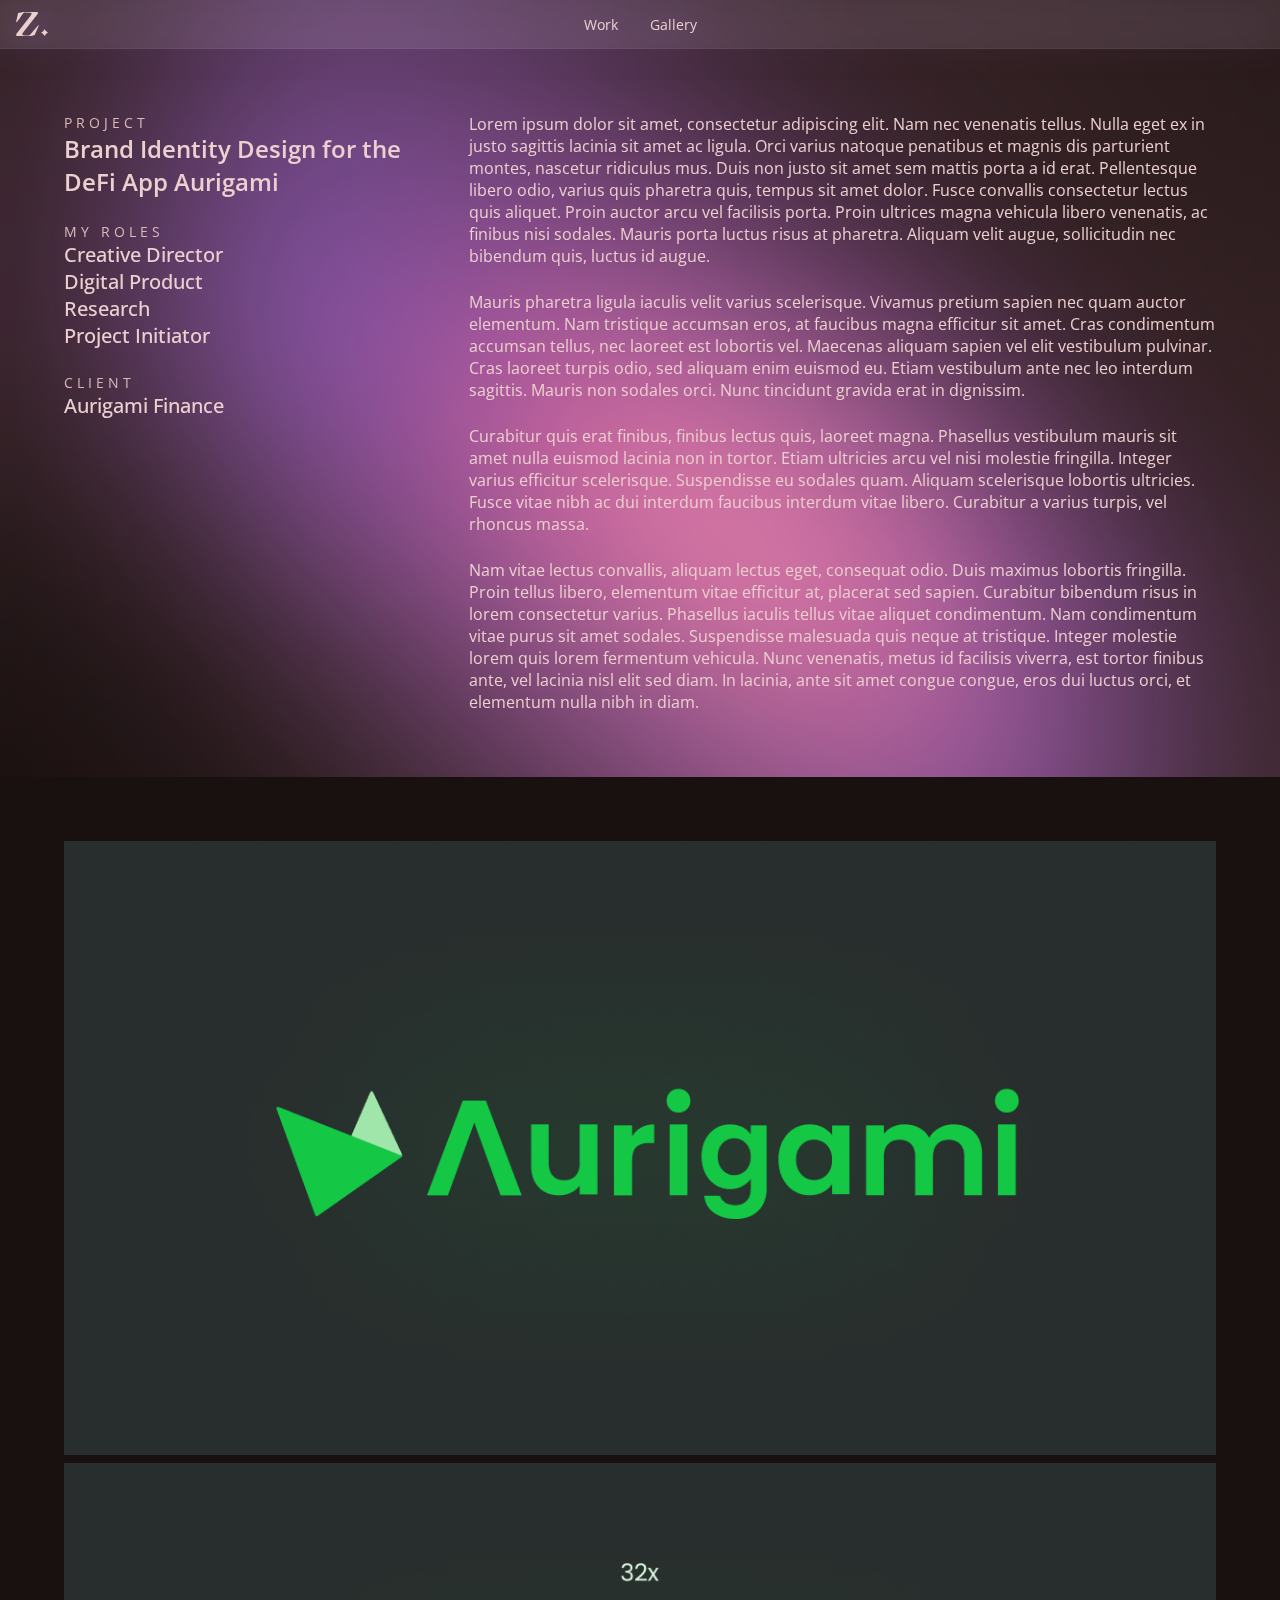
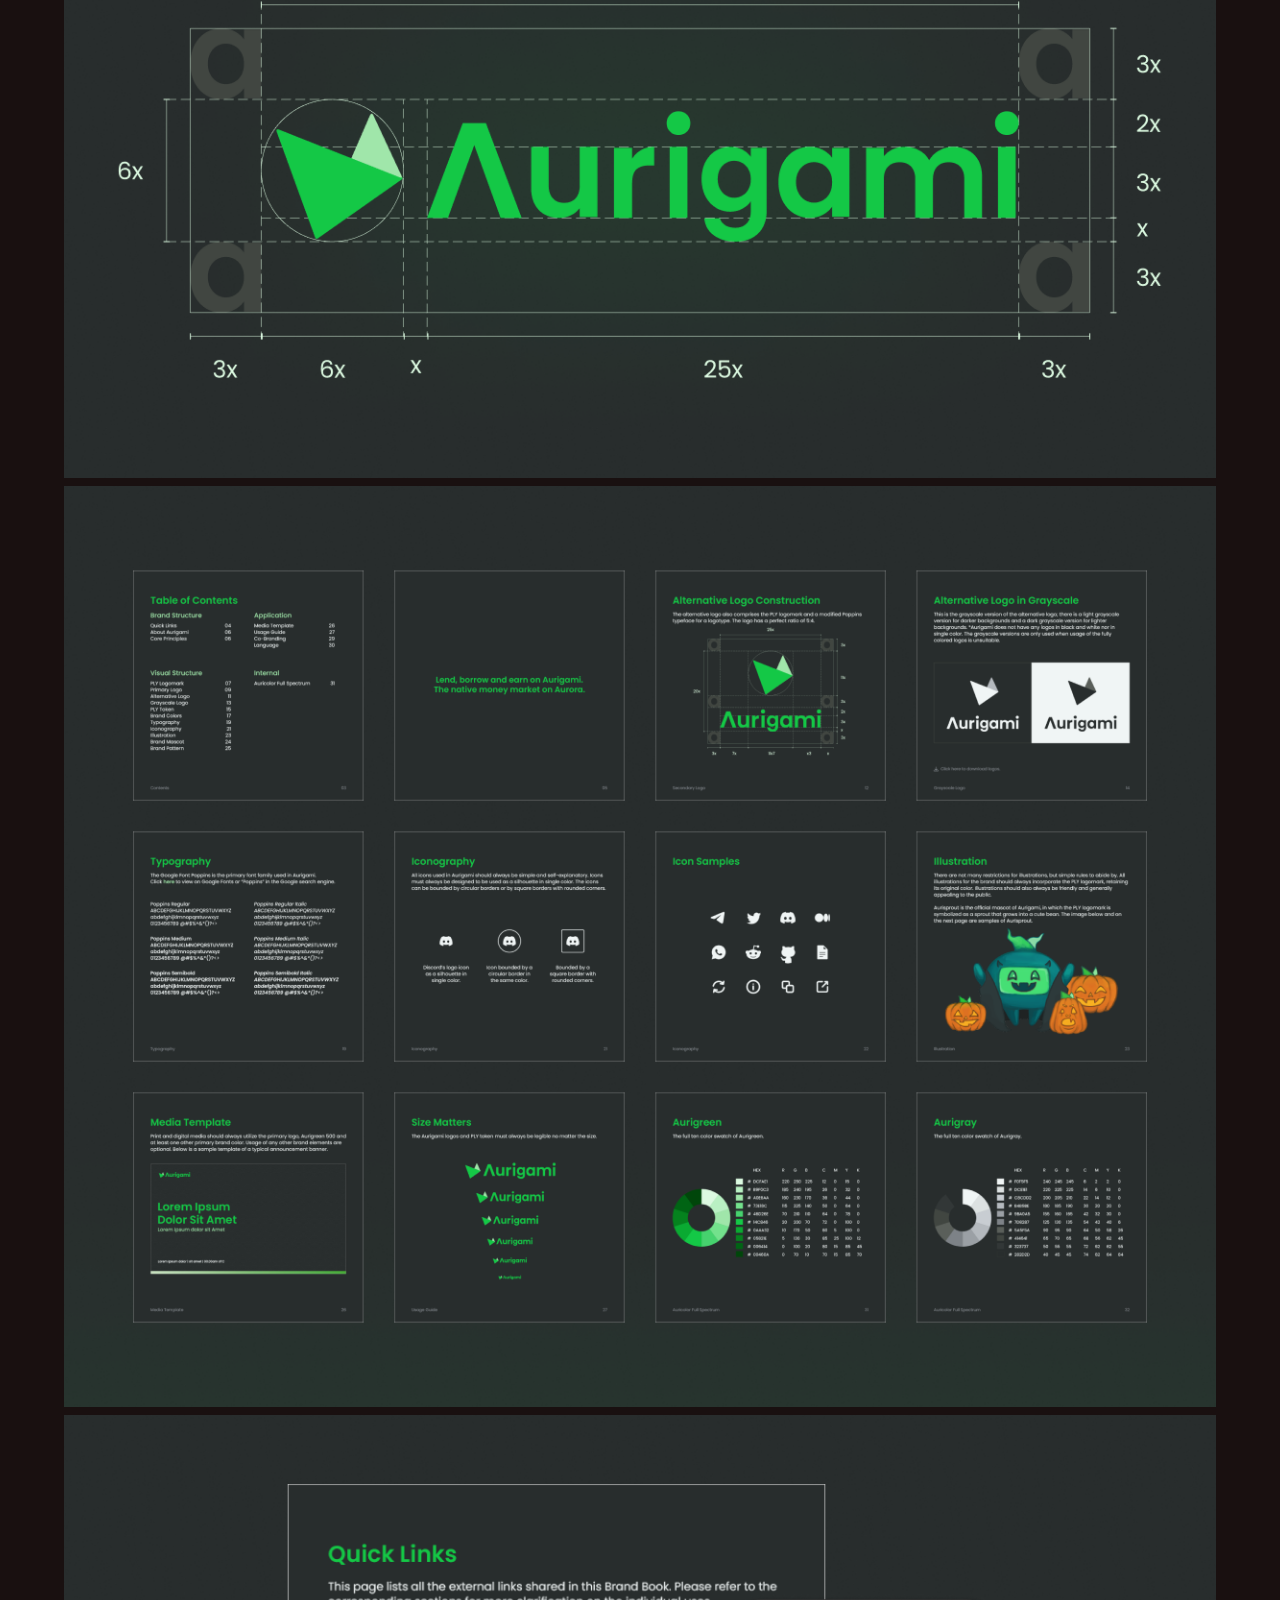
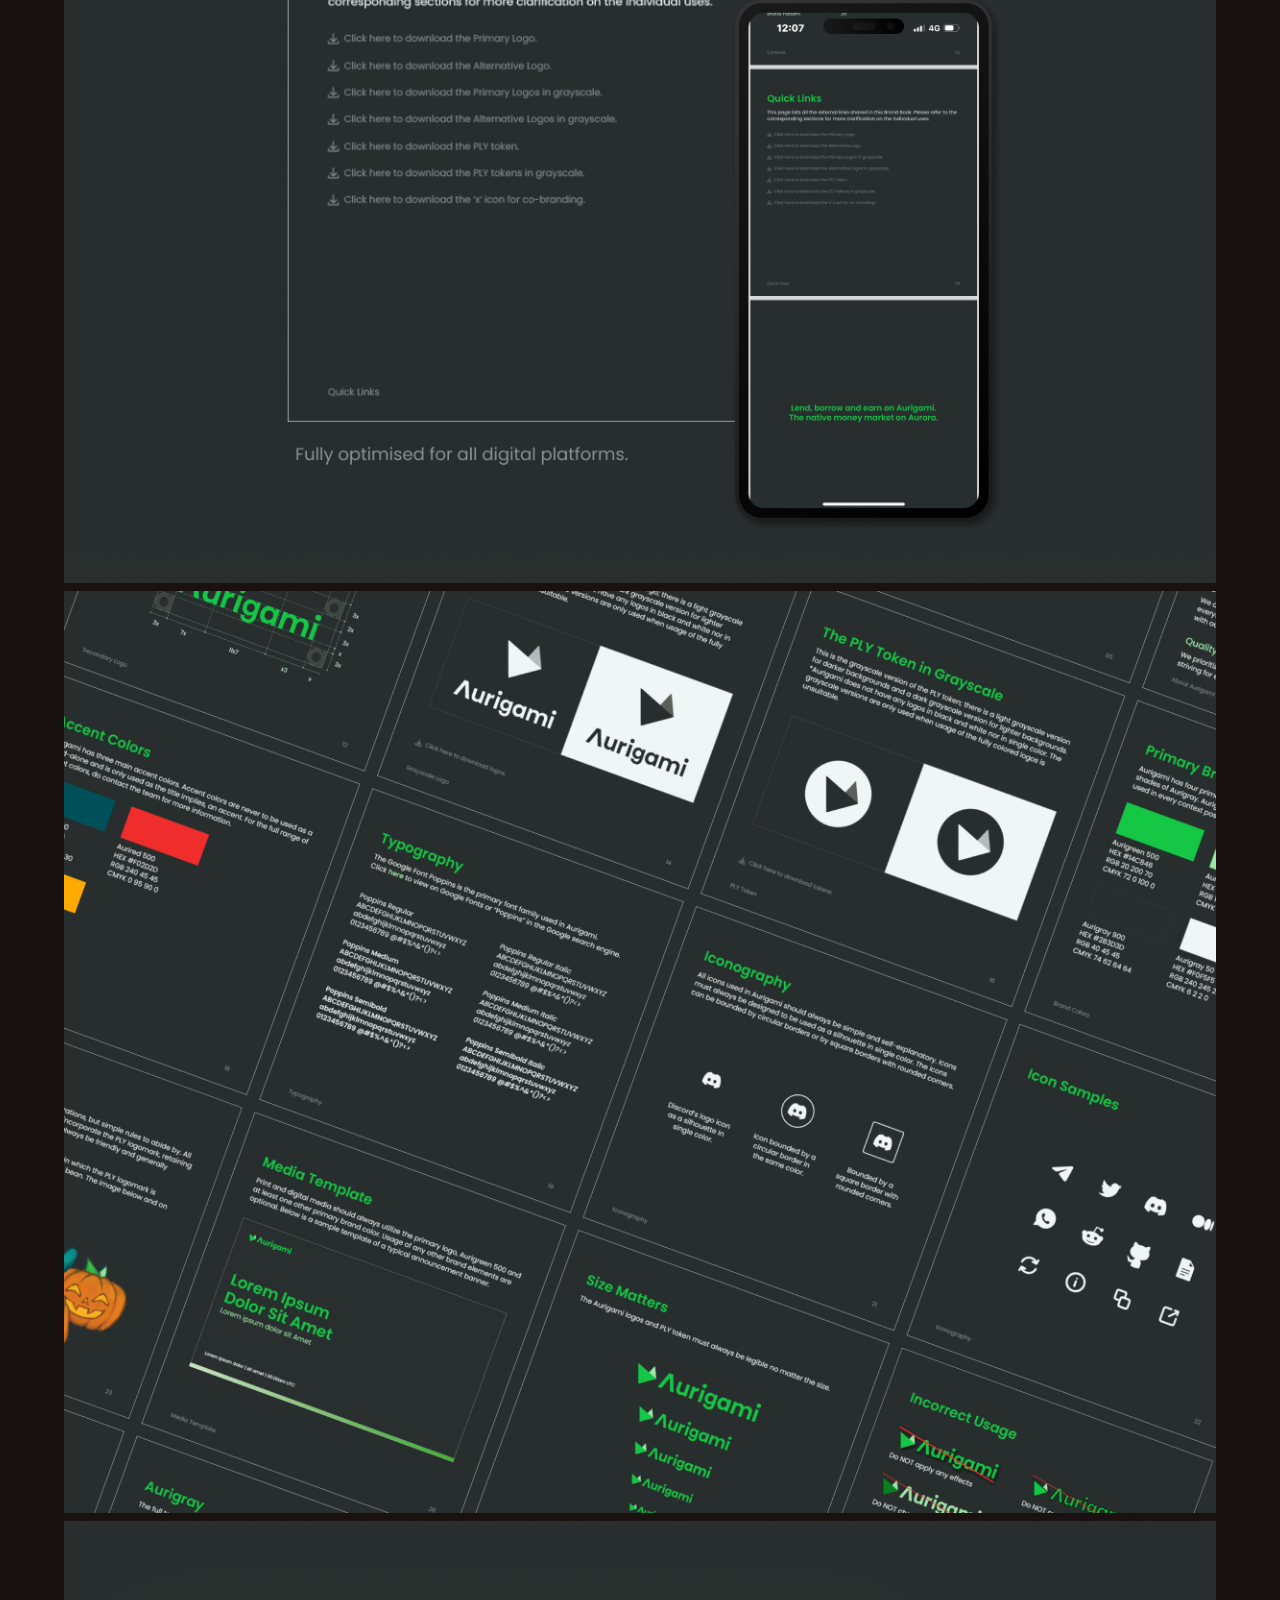
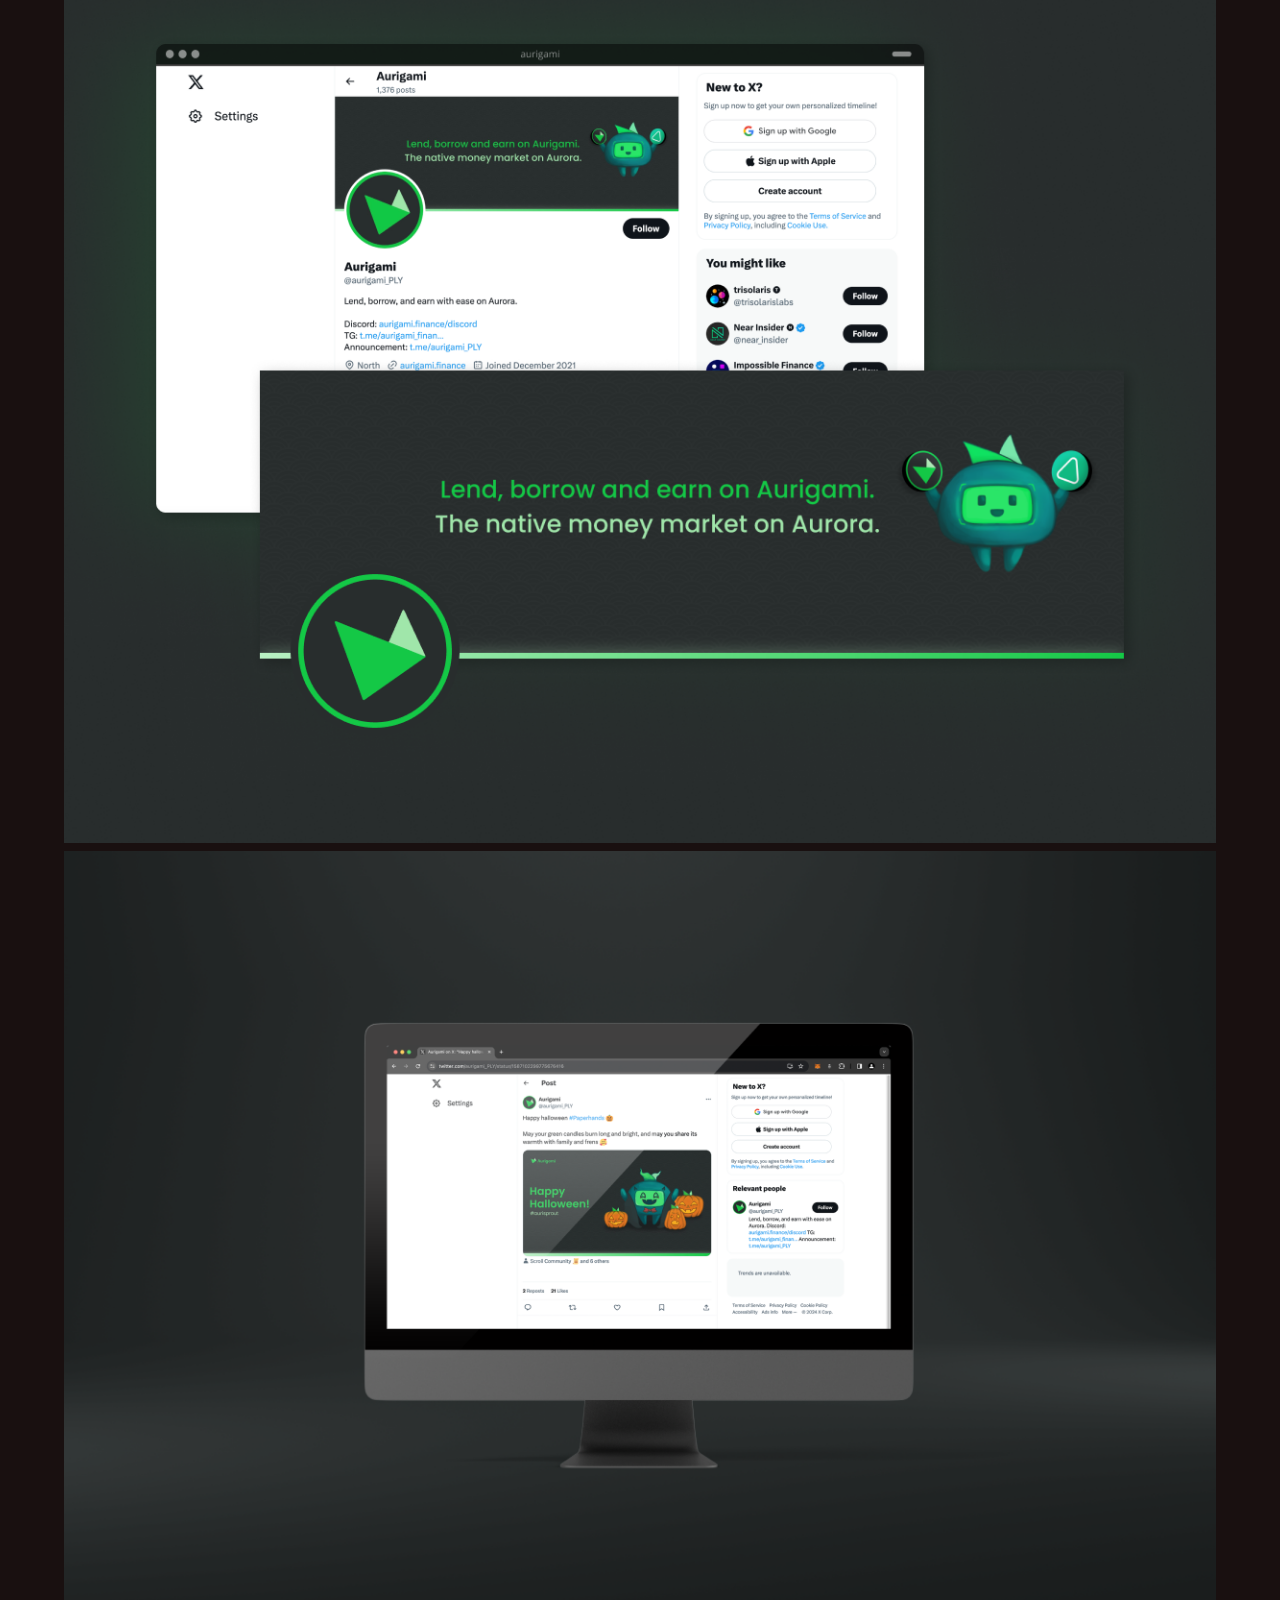
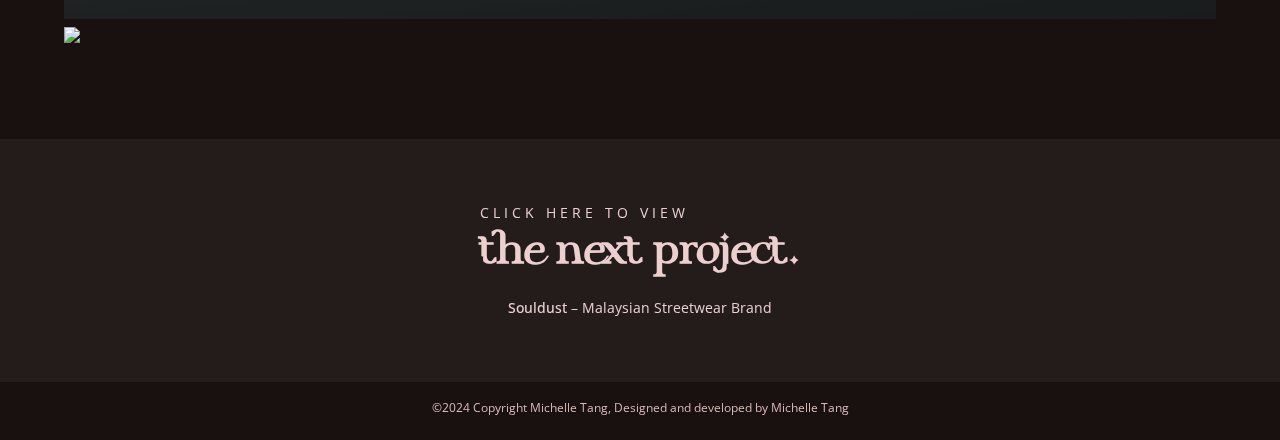
==== aurigami-brand.html @ 94e847d9 "Add files via upload" ====
<!DOCTYPE html>
<html lang="en">
<head>
    <meta charset="UTF-8">
    <meta name="viewport" content="width=device-width, initial-scale=1.0">
    <title>ZHEN House of ArtWorks</title>

    <link rel="preconnect" href="https://fonts.googleapis.com">
    <link rel="preconnect" href="https://fonts.gstatic.com" crossorigin>
    <link href="https://fonts.googleapis.com/css2?family=Open+Sans:ital,wght@0,300..800;1,300..800&display=swap" rel="stylesheet"> 

    <link rel="stylesheet" href="css/styles.css"/>
</head>

<body id="body-background-lavender">

    <!-- Navbar -->
    <div id="navbar-bar">
        <a href="index.html"><img id="navbar-logo" src="css/img/z.svg"/></a>
        <a href="index.html#bodybox-works" class="navbar-item glow-small">Work</a>
        <a href="gallery.html" class="navbar-item glow-small">Gallery</a>
    </div>

    <!-- Project Details -->
    <div id="bodybox-project">
        <div class="project-summary-box">
            <div>
                <p class="font-size-14 font-color-mauve200 letter-spacing-250">PROJECT</p>
                <h3 id="project-title">Brand Identity Design for the DeFi App Aurigami</h3>
            </div>
            <div>
                <p class="font-size-14 font-color-mauve200 letter-spacing-250">MY ROLES</p>
                <div>
                    <h4 class="project-details">Creative Director</h4>
                    <h4 class="project-details">Digital Product</h4>
                    <h4 class="project-details">Research</h4>
                    <h4 class="project-details">Project Initiator</h4>
                </div>
            </div>
            <div>
                <p class="font-size-14 font-color-mauve200 letter-spacing-250">CLIENT</p>
                <h4 class="project-details">Aurigami Finance</h4>
            </div>
        </div>
        <div>
            <div class="project-summary-box">
                <p class="project-summary mauve200">Lorem ipsum dolor sit amet, consectetur adipiscing elit. Nam nec venenatis tellus. Nulla eget ex in justo sagittis lacinia sit amet ac ligula. Orci varius natoque penatibus et magnis dis parturient montes, nascetur ridiculus mus. Duis non justo sit amet sem mattis porta a id erat. Pellentesque libero odio, varius quis pharetra quis, tempus sit amet dolor. Fusce convallis consectetur lectus quis aliquet. Proin auctor arcu vel facilisis porta. Proin ultrices magna vehicula libero venenatis, ac finibus nisi sodales. Mauris porta luctus risus at pharetra. Aliquam velit augue, sollicitudin nec bibendum quis, luctus id augue.</p>
                <p class="project-summary mauve200">Mauris pharetra ligula iaculis velit varius scelerisque. Vivamus pretium sapien nec quam auctor elementum. Nam tristique accumsan eros, at faucibus magna efficitur sit amet. Cras condimentum accumsan tellus, nec laoreet est lobortis vel. Maecenas aliquam sapien vel elit vestibulum pulvinar. Cras laoreet turpis odio, sed aliquam enim euismod eu. Etiam vestibulum ante nec leo interdum sagittis. Mauris non sodales orci. Nunc tincidunt gravida erat in dignissim.</p>
                <p class="project-summary mauve200">Curabitur quis erat finibus, finibus lectus quis, laoreet magna. Phasellus vestibulum mauris sit amet nulla euismod lacinia non in tortor. Etiam ultricies arcu vel nisi molestie fringilla. Integer varius efficitur scelerisque. Suspendisse eu sodales quam. Aliquam scelerisque lobortis ultricies. Fusce vitae nibh ac dui interdum faucibus interdum vitae libero. Curabitur a varius turpis, vel rhoncus massa.</p>
                <p class="project-summary mauve200">Nam vitae lectus convallis, aliquam lectus eget, consequat odio. Duis maximus lobortis fringilla. Proin tellus libero, elementum vitae efficitur at, placerat sed sapien. Curabitur bibendum risus in lorem consectetur varius. Phasellus iaculis tellus vitae aliquet condimentum. Nam condimentum vitae purus sit amet sodales. Suspendisse malesuada quis neque at tristique. Integer molestie lorem quis lorem fermentum vehicula. Nunc venenatis, metus id facilisis viverra, est tortor finibus ante, vel lacinia nisl elit sed diam. In lacinia, ante sit amet congue congue, eros dui luctus orci, et elementum nulla nibh in diam.</p>
            </div>
        </div>
    </div>

    <!-- Visual Data -->
    <div class="project-image-box">
        <img class="project-image" src="css/img/aurigami-brand/aurigami-brand-page-01.png"/>
        <img class="project-image" src="css/img/aurigami-brand/aurigami-brand-page-02.png"/>
        <img class="project-image" src="css/img/aurigami-brand/aurigami-brand-page-03.png"/>
        <img class="project-image" src="css/img/aurigami-brand/aurigami-brand-page-04.png"/>
        <img class="project-image" src="css/img/aurigami-brand/aurigami-brand-page-05.png"/>
        <img class="project-image" src="css/img/aurigami-brand/aurigami-brand-page-06.png"/>
        <img class="project-image" src="css/img/aurigami-brand/aurigami-brand-page-07.png"/>
        <img class="project-image" src="css/img/aurigami-brand/aurigami-brand-page-08.png"/>
    </div>

    <div id="next-project-background">
        <!-- Next Project -->
        <a href="souldust.html">
            <div  id="next-project-box">
                <div>
                    <p class="font-size-14 letter-spacing-250">CLICK HERE TO VIEW</p>
                    <h2 class="font-cigra">the next project.</h2>
                </div>
                <div>
                    <p class="font-weight-semibold font-size-14 inline-text">Souldust</p>
                    <p class="font-size-14 inline-text"> – Malaysian Streetwear Brand</p>
                </div>
            </div>
        </a>
    </div>

    <!-- Footer -->
    <div id="footer">
        <p class="footer-text font-size-12 font-color-mauve200">©2024 Copyright Michelle Tang, </p>
        <p class="footer-text font-size-12 font-color-mauve200">Designed and developed by Michelle Tang</p>
    </div>

</body>
</html>
---- css/styles.css ----
/* Import Fonts */
@font-face{
    font-family: 'Cigra';
    src: url('fonts/Cigra.eot'),
         url('fonts/Cigra.woff') format('woff'),
         url('fonts/Cigra.otf') format('opentype'),
         url('fonts/Cigra.ttf') format('truetype');
}

/* HTML Elements */

body{
    margin: 0;
}

#body-background-lavender{
    background-color: #191010;
    background-image: url('img/background/bg-lavender-1920.png');
    background-attachment: fixed;
    background-repeat: no-repeat;
    background-position: top;

    -webkit-background-size: 100vw 100vh;
    -moz-background-size: 100vw 100vh;
    -o-background-size: 100vw 100vh;
    background-size: 100vw 100vh;
}

@media (max-width: 768px){
    #body-background-lavender{
        background-color: #191010;
        background-image: url('img/background/bg-lavender-768.png');
        background-attachment: fixed;
        background-repeat: no-repeat;
        background-position: top;

        -webkit-background-size: 100vw 100vh;
        -moz-background-size: 100vw 100vh;
        -o-background-size: 100vw 100vh;
        background-size: 100vw 100vh;
    }
}

@media (max-width: 480px){
    #body-background-lavender{
        background-color: #191010;
        background-image: url('img/background/bg-lavender-390.png');
        background-attachment: fixed;
        background-repeat: no-repeat;
        background-position: top;

        -webkit-background-size: 100vw 100vh;
        -moz-background-size: 100vw 100vh;
        -o-background-size: 100vw 100vh;
        background-size: 100vw 100vh;
    }
}

#body-background-mauve{
    background-color: #191010;
}

img{
    display: block;
}

/* Text Elements */

h1{
    margin: 0;
    font-family: 'Open Sans', Helvetica, Arial, sans-serif;
    font-weight: 600;
    font-size: 4rem;
    color: #ECCFCF;
}

h2{
    margin: 0;
    font-family: 'Open Sans', Helvetica, Arial, sans-serif;
    font-weight: 600;
    font-size: 3rem;
    color: #ECCFCF;
}

h3{
    margin: 0;
    font-family: 'Open Sans', Helvetica, Arial, sans-serif;
    font-weight: 600;
    font-size: 2rem;
    color: #ECCFCF;
}

h4{
    margin: 0;
    font-family: 'Open Sans', Helvetica, Arial, sans-serif;
    font-weight: 500;
    font-size: 1.5rem;
    color: #ECCFCF;
}

h5{
    margin: 0;
    font-family: 'Open Sans', Helvetica, Arial, sans-serif;
    font-weight: 500;
    font-size: 1.25rem;
    color: #ECCFCF;
}

h6{
    margin: 0;
    font-family: 'Open Sans', Helvetica, Arial, sans-serif;
    font-weight: 400;
    font-size: 1.125rem;
    color: #ECCFCF;
}

p{
    margin: 0;
    font-family: 'Open Sans', Helvetica, Arial, sans-serif;
    font-weight: 400;
    font-size: 1rem;
    color: #ECCFCF;
}

a{
    color: black;
    text-decoration: none;
    font-family: 'Open Sans', Helvetica, Arial, sans-serif;
    font-weight: 400;
    font-size: 1rem;
    color: #ECCFCF;
}

button{
    font-family: 'Open Sans', Helvetica, Arial, sans-serif;
    font-weight: 400;
    font-size: 1rem;
}

.font-cigra{
    font-family: 'Cigra', 'Open Sans', Helvetica, Arial, sans-serif;
}

.font-weight-bold{
    font-weight: 600;
}

.font-weight-semibold{
    font-weight: 500;
}

.font-size-14{
    font-size: 0.875rem;
}

.font-size-12{
    font-size: 0.75rem;
}

.font-color-white{
    color: #FFF3F3;
}

.font-color-mauve100{
    color: #ECCFCF;
}

.font-color-mauve200{
    color: #DBB9B9;
}

.font-color-mauve300{
    color: #9A7D7D;
}

.font-color-mauve400{
    color: #715555;
}

.letter-spacing-250{
    letter-spacing: 0.25rem;
}

.letter-spacing-125{
    letter-spacing: 0.125rem;
}

.glow-small:hover{
    color: #FFF3F3;
    -webkit-filter: drop-shadow(0 0 0.5rem rgba(255, 243, 243, 0.25));
    -moz-filter: drop-shadow(0 0 0.5rem rgba(255, 243, 243, 0.25));
    -o-filter: drop-shadow(0 0 0.5rem rgba(255, 243, 243, 0.25));
    filter: drop-shadow(0 0 0.5rem rgba(255, 243, 243, 0.25));
}

.glow-small:active{
    transform: scale(0.95);
}

.inline-text{
    display: inline;
}

/* Buttons */
.btn-headline{
    padding: 0.5rem 1rem;
    border: 1px solid #ECCFCF;
    border-radius: 0.5rem;

    color: #ECCFCF;;

    background-color: rgba(255, 243, 243, 0.1);
}

.btn-headline:hover{
    background-color: rgba(255, 243, 243, 0.2);
    transition-duration: 100ms;

    -webkit-filter: drop-shadow(0 0 1rem rgba(178, 111, 246, 1));
    -moz-filter: drop-shadow(0 0 1rem rgba(178, 111, 246, 1));
    -o-filter: drop-shadow(0 0 1rem rgba(178, 111, 246, 1));
    filter: drop-shadow(0 0 1rem rgba(178, 111, 246, 1));
    
}

.btn-headline:active{
    transform: scale(0.95);
    transition-duration: 100ms;
}

/* Navbar */
.navbar-item{
    padding: 0 1rem;
    font-size: 0.875rem;
}

#navbar-bar:hover{
    background-color: rgba(255, 243, 243, 0.1);

    -webkit-filter: drop-shadow(0 0 1rem rgba(178, 111, 246, 0.5));
    -moz-filter: drop-shadow(0 0 1rem rgba(178, 111, 246, 0.5));
    -o-filter: drop-shadow(0 0 1rem rgba(178, 111, 246, 0.5));
    filter: drop-shadow(0 0 1rem rgba(178, 111, 246, 0.5));
}

@media (min-width: 768px){
    #navbar-bar{
        background-color: rgba(255, 243, 243, 0.05);

        -webkit-backdrop-filter: blur(8px);
        -moz-backdrop-filter: blur(8px);
        -o-backdrop-filter: blur(8px);
        backdrop-filter: blur(8px);

        border-bottom: 1px solid rgba(255, 243, 243, 0.05);
        
        position: sticky;
        top: 0;

        height: 3rem;
        display: flex;
        
        align-items: center;
        justify-content: center;
    }
    
    #navbar-logo{
        position: absolute;
        left: 0;
        top: 0;
    
        height: 2rem;
        width: auto;
        padding: 0.5rem 1rem;
    }
}

@media (max-width: 768px){
    #navbar-bar{
        background-color: rgba(255, 243, 243, 0.05);

        -webkit-backdrop-filter: blur(8px);
        -moz-backdrop-filter: blur(8px);
        -o-backdrop-filter: blur(8px);
        backdrop-filter: blur(8px);

        border-bottom: 1px solid rgba(255, 243, 243, 0.05);

        position: sticky;
        top: 0;

        height: 3rem;
        display: flex;

        align-items: center;
        justify-content: left;

    }
    
    #navbar-logo{
        position: static;
        
        height: 2rem;
        width: auto;
        padding: 0.5rem 1rem;
    }
}

/* Main Headline */
#headline-buttons{
    display: flex;
    gap: 0.5rem;
}

#bodybox-headpage{
    height: 100vh;
    display: flex;
    flex-direction: column-reverse;

    /*
        background-image: url(img/3d-logo.png);
        background-size: 100% auto;
        background-repeat: no-repeat;
        background-position: top;
        background-blend-mode: screen;
    */
}

#bodybox-headline{
    width: 50%;
    margin: 0 0 5rem 2rem;
    display: flex;
    flex-direction: column;
    gap: 1.5rem;
}

@media (max-width: 1280px){
    #bodybox-headpage{
        height: 100vh;
        display: flex;
        flex-direction: column-reverse;
    }

    #bodybox-headline{
        width: auto;
        margin: 0 3rem 5rem 2rem;
        display: flex;
        flex-direction: column;
        gap: 1.5rem;
    }

    p{
        font-size: 0.875rem;
    }
}

@media (max-width: 480px){
    #bodybox-headpage{
        height: 95vh;
        display: flex;
        flex-direction: column-reverse;
    } 

    #bodybox-headline{
        margin: 0 1rem 5rem;
        display: flex;
        flex-direction: column;
        gap: 1.5rem;
    }

    h1{
        font-size: 3rem;
    }

    p{
        font-size: 0.875rem;
    }
}

@media (max-height: 768px){
    #bodybox-headpage{
        background-image: none;
    }
}

/* Works */
#bodybox-works{
    background-color: #191010;
    padding: 3rem 0;
    display: flex;
    flex-direction: column;
    gap: 1rem;
    align-items: center;
}

.works-section-card:hover{
    border: 2px solid rgba(255, 243, 243, 0.5);
    background-color: #312323;
    transition-duration: 500ms;

    -webkit-filter: drop-shadow(0 0 0.75rem rgba(255, 243, 243, 0.25));
    -moz-filter: drop-shadow(0 0 0.75rem rgba(255, 243, 243, 0.25));
    -o-filter: drop-shadow(0 0 0.75rem rgba(255, 243, 243, 0.25));
    filter: drop-shadow(0 0 0.75rem rgba(255, 243, 243, 0.25));
}

.works-section-card:active{
    transform: scale(0.98);
    transition-duration: 100ms;
}

@media (min-width: 1280px){
    .bodybox-works-section{
        display: flex;
        flex-direction: row;
        gap: 1rem;
    }
    
    .works-section-card{
        width: 32rem;
        height: 40rem;

        padding: 3rem 2rem;
        border: 2px solid #191010;
        border-radius: 1.5rem;
    
        display: flex;
        flex-direction: column;
    
        background-image: url();
        background-color: #191010;
        background-repeat: no-repeat;
        background-size: 100% 100%;
    }
}

@media (max-width: 1280px){
    h3{
        font-size: 1.5rem;
    }

    .bodybox-works-section{
        display: flex;
        flex-direction: row;
        gap: 1rem;
    }
    
    .works-section-card{
        width: 20rem;
        height: 25rem;

        padding: 2rem 2rem;
        border: 2px solid #191010;
        border-radius: 1.5rem;
    
        display: flex;
        flex-direction: column;
    
        background-image: url();
        background-color: #191010;
        background-repeat: no-repeat;
        background-size: 100% 100%;
    }
}

@media (max-width: 900px){
    .bodybox-works-section{
        display: flex;
        flex-direction: column;
        gap: 1rem;
    }
    
    .works-section-card{
        width: 20rem;
        height: 25rem;

        padding: 2rem 2rem;
        border: 2px solid #191010;
        border-radius: 1.5rem;
    
        display: flex;
        flex-direction: column;
    
        background-image: url();
        background-color: #191010;
        background-repeat: no-repeat;
        background-size: 100% 100%;
    }
}

@media (max-width: 480px){    
    .works-section-card{
        width: 16rem;
        height: 20rem;

        padding: 2rem 2rem;
        border: 2px solid #191010;
        border-radius: 1.5rem;
    
        display: flex;
        flex-direction: column;
    
        background-image: url();
        background-color: #251919;
        background-repeat: no-repeat;
        background-size: 100% 100%;
    }

    h3{
        font-size: 1.25rem;
    }
}

#thumbnail-aurigami-dapp{
    background-image: url(img/thumbnail/thumbnail-aurigami-dapp.png);
}

#thumbnail-aurigami-brand{
    background-image: url(img/thumbnail/thumbnail-aurigami-brand.png);
}

#thumbnail-souldust{
    background-image: url(img/thumbnail/thumbnail-souldust.png);
}

#thumbnail-ecoworld{
    background-image: url(img/thumbnail/thumbnail-ecoworld.png);
}

#thumbnail-welovefood{
    background-image: url(img/thumbnail/thumbnail-welovefood.png);
}

#thumbnail-vort3x{
    background-image: url(img/thumbnail/thumbnail-vort3x.png);
}

#thumbnail-aurigami-mascot{
    background-image: url(img/thumbnail/thumbnail-aurigami-mascot.png);
}

#thumbnail-house{
    background-image: url(img/thumbnail/thumbnail-house.png);
}

/* Gallery */
#bodybox-gallery{
    padding: 3rem 1rem;

    display: flex;
    flex-direction: column;
    gap: 1rem; 
    align-items: center;
}

.bodybox-gallery-images{
    display: flex;
    flex-direction: column;
}

.gallery-image-box{
    display: flex;
}

.gallery-image{
    width: 100%;
    object-fit: cover;
    border: 0.25rem solid rgba(255, 243, 243, 0);
    box-sizing: border-box;
}

@media (min-width: 1280px){
    .gallery-top{
        display: grid;
        grid-template-columns: 2fr 1fr;
        grid-template-rows: auto;
    }
    
    .gallery-mid{
        display: grid;
        grid-template-columns: 1fr 2fr;
        grid-template-rows: auto;
    }
    
    .gallery-bot{
        display: grid;
        grid-template-columns: 1fr 1fr;
        grid-template-rows: auto;
    }
    
    .gallery-stack{
        display: flex;
        flex-direction: column;
    }
}

@media (max-width: 1280px){
    .gallery-top{
        display: grid;
        grid-template-columns: 1fr;
        grid-template-rows: auto;
    }
    
    .gallery-mid{
        display: grid;
        grid-template-columns: 1fr;
        grid-template-rows: auto;
    }
    
    .gallery-bot{
        display: grid;
        grid-template-columns: 1fr 1fr;
        grid-template-rows: auto;
    }
    
    .gallery-stack{
        display: flex;
        flex-direction: row;
    }
}

@media (max-width: 480px){
    .gallery-top{
        display: grid;
        grid-template-columns: 1fr;
        grid-template-rows: auto;
    }
    
    .gallery-mid{
        display: grid;
        grid-template-columns: 1fr;
        grid-template-rows: auto;
    }
    
    .gallery-bot{
        display: grid;
        grid-template-columns: 1fr;
        grid-template-rows: auto;
    }
    
    .gallery-stack{
        display: flex;
        flex-direction: column;
    }
}

/* Projects */
.mascot-sticker-box{
    width: 100%;
    height: auto;
    display: grid;
    grid-template-columns: 1fr 1fr 1fr;
    grid-template-rows: auto;
    gap: 1rem;
}

.mascot-sticker{
    width: 100%;
    height: auto;
    justify-self: center;
}

.project-image{
    width: 100%;
    height: auto;
    object-fit: cover;
}

@media (max-width: 1920px){
    #bodybox-project{
        padding: 4rem 6rem;
        display: grid;
        grid-template-columns: 1fr 2fr;
        gap: 3rem;
    }

    .project-summary-box{
        display: flex;
        flex-direction: column;
        gap: 1.5rem;
    }

    .project-summary{
        font-size: 1.125rem;
    }

    .project-image-box{
        background-color: #191010;
        padding: 2rem 6rem;
        display: flex;
        flex-direction: column;
        gap: 0.5rem;
    }
}

@media (max-width: 1280px){
    #bodybox-project{
        padding: 4rem 4rem;
        display: grid;
        grid-template-columns: 1fr 2fr;
        gap: 2rem;
    }

    #project-title{
        font-size: 1.5rem;
    }

    .project-details{
        font-size: 1.25rem;
    }

    .project-summary-box{
        display: flex;
        flex-direction: column;
        gap: 1.5rem;
    }

    .project-summary{
        font-size: 1rem;
    }

    .project-image-box{
        background-color: #191010;
        padding: 4rem 4rem;
        display: flex;
        flex-direction: column;
        gap: 0.5rem;
    }
}

@media (max-width: 768px){
    #bodybox-project{
        padding: 2rem 2rem;
        display: grid;
        grid-template-columns: 1fr;
        grid-template-rows: auto;
        gap: 2rem;
    }

    #project-title{
        font-size: 1.5rem;
    }

    .project-details{
        font-size: 1.25rem;
    }

    .project-summary-box{
        display: flex;
        flex-direction: column;
        gap: 1rem;
    }

    .project-summary{
        font-size: 0.875rem;
    }

    .project-image-box{
        background-color: #191010;
        padding: 2rem 2rem;
        display: flex;
        flex-direction: column;
        gap: 0.5rem;
    }

    .mascot-sticker-box{
        width: 100%;
        height: auto;
        display: grid;
        grid-template-columns: 1fr 1fr;
        grid-template-rows: auto;
        gap: 1rem;
    }
}

@media (max-width: 480px){
    #bodybox-project{
        padding: 2rem 1rem;
        display: grid;
        grid-template-columns: 1fr;
        grid-template-rows: auto;
        gap: 2rem;
    }

    #project-title{
        font-size: 1.25rem;
    }

    .project-details{
        font-size: 1.125rem;
    }

    .project-summary-box{
        display: flex;
        flex-direction: column;
        gap: 1rem;
    }

    .project-summary{
        font-size: 0.875rem;
    }

    .project-image-box{
        background-color: #191010;
        padding: 1rem 1rem;
        display: flex;
        flex-direction: column;
        gap: 0.5rem;
    }
}

#next-project-box{
    padding: 4rem 0;
    background-color: rgba(255, 243, 243, 0.05);

    display: flex;
    flex-direction: column;
    align-items: center;

    gap: 1rem;
}

#next-project-box:hover{
    background-color: rgba(255, 243, 243, 0.1);
    -webkit-filter: drop-shadow(0 0 1rem rgba(178, 111, 246, 0.5));
    -moz-filter: drop-shadow(0 0 1rem rgba(178, 111, 246, 0.5));
    -o-filter: drop-shadow(0 0 1rem rgba(178, 111, 246, 0.5));
    filter: drop-shadow(0 0 1rem rgba(178, 111, 246, 0.5));
}

#next-project-background{
    padding: 2rem 0 0;
    
    background-color: #191010;
    background-image: url('img/background/bg-lavender-1920.png');
    background-attachment: fixed;
    background-repeat: no-repeat;
    background-position: bottom;

    -webkit-background-size: 100vw 100vh;
    -moz-background-size: 100vw 100vh;
    -o-background-size: 100vw 100vh;
    background-size: 100vw 100vh;
}

@media (max-width: 768px){
    #next-project-background{
        padding: 2rem 0 0;
        
        background-color: #191010;
        background-image: url('img/background/bg-lavender-768.png');
        background-attachment: fixed;
        background-repeat: no-repeat;
        background-position: bottom;
    
        -webkit-background-size: 100vw 100vh;
        -moz-background-size: 100vw 100vh;
        -o-background-size: 100vw 100vh;
        background-size: 100vw 100vh;
    }
}

@media (max-width: 480px){
    #next-project-background{
        padding: 2rem 0 0;
        
        background-color: #191010;
        background-image: url('img/background/bg-lavender-390.png');
        background-attachment: fixed;
        background-repeat: no-repeat;
        background-position: bottom;
    
        -webkit-background-size: 100vw 100vh;
        -moz-background-size: 100vw 100vh;
        -o-background-size: 100vw 100vh;
        background-size: 100vw 100vh;
    }
}

/* Footer */
#footer{
    text-align: center;
    padding: 1rem 0 1.5rem;
}

@media (min-width: 480px){
    .footer-text{
        display: inline;
    }
}
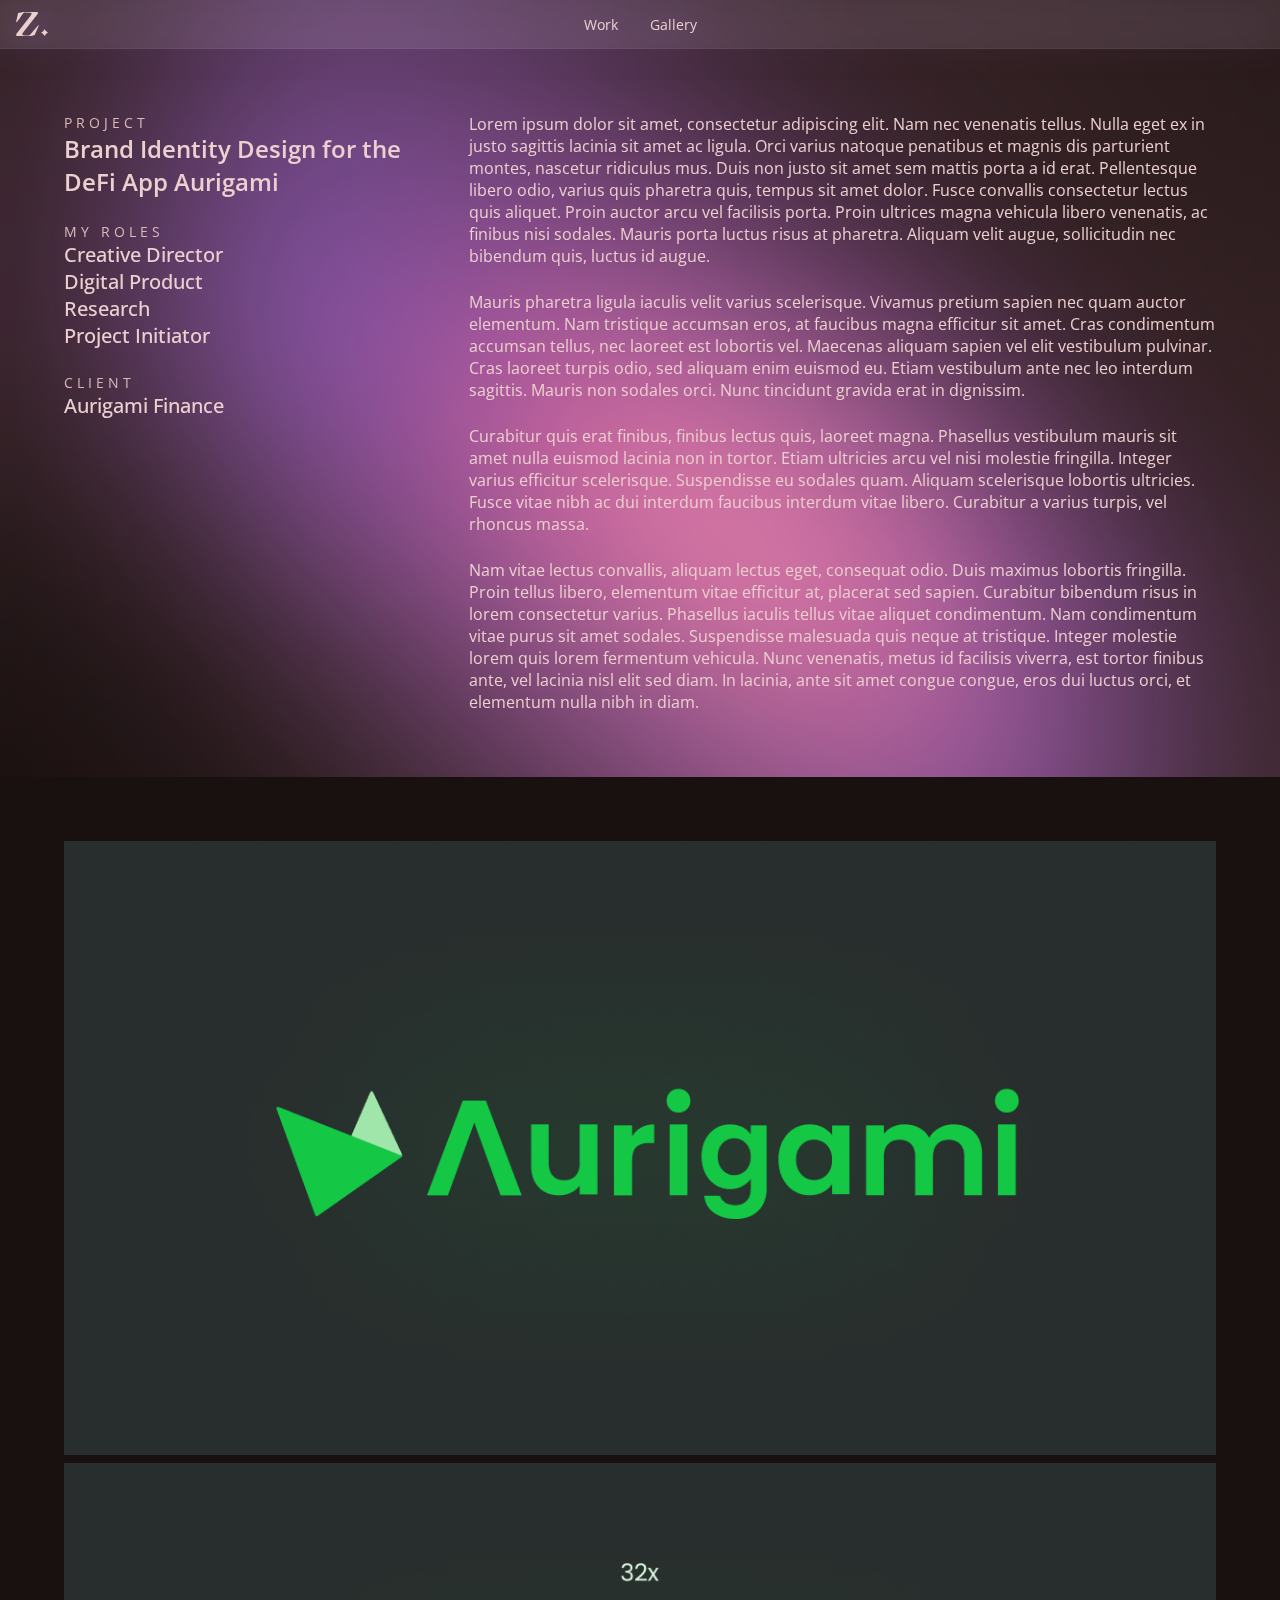
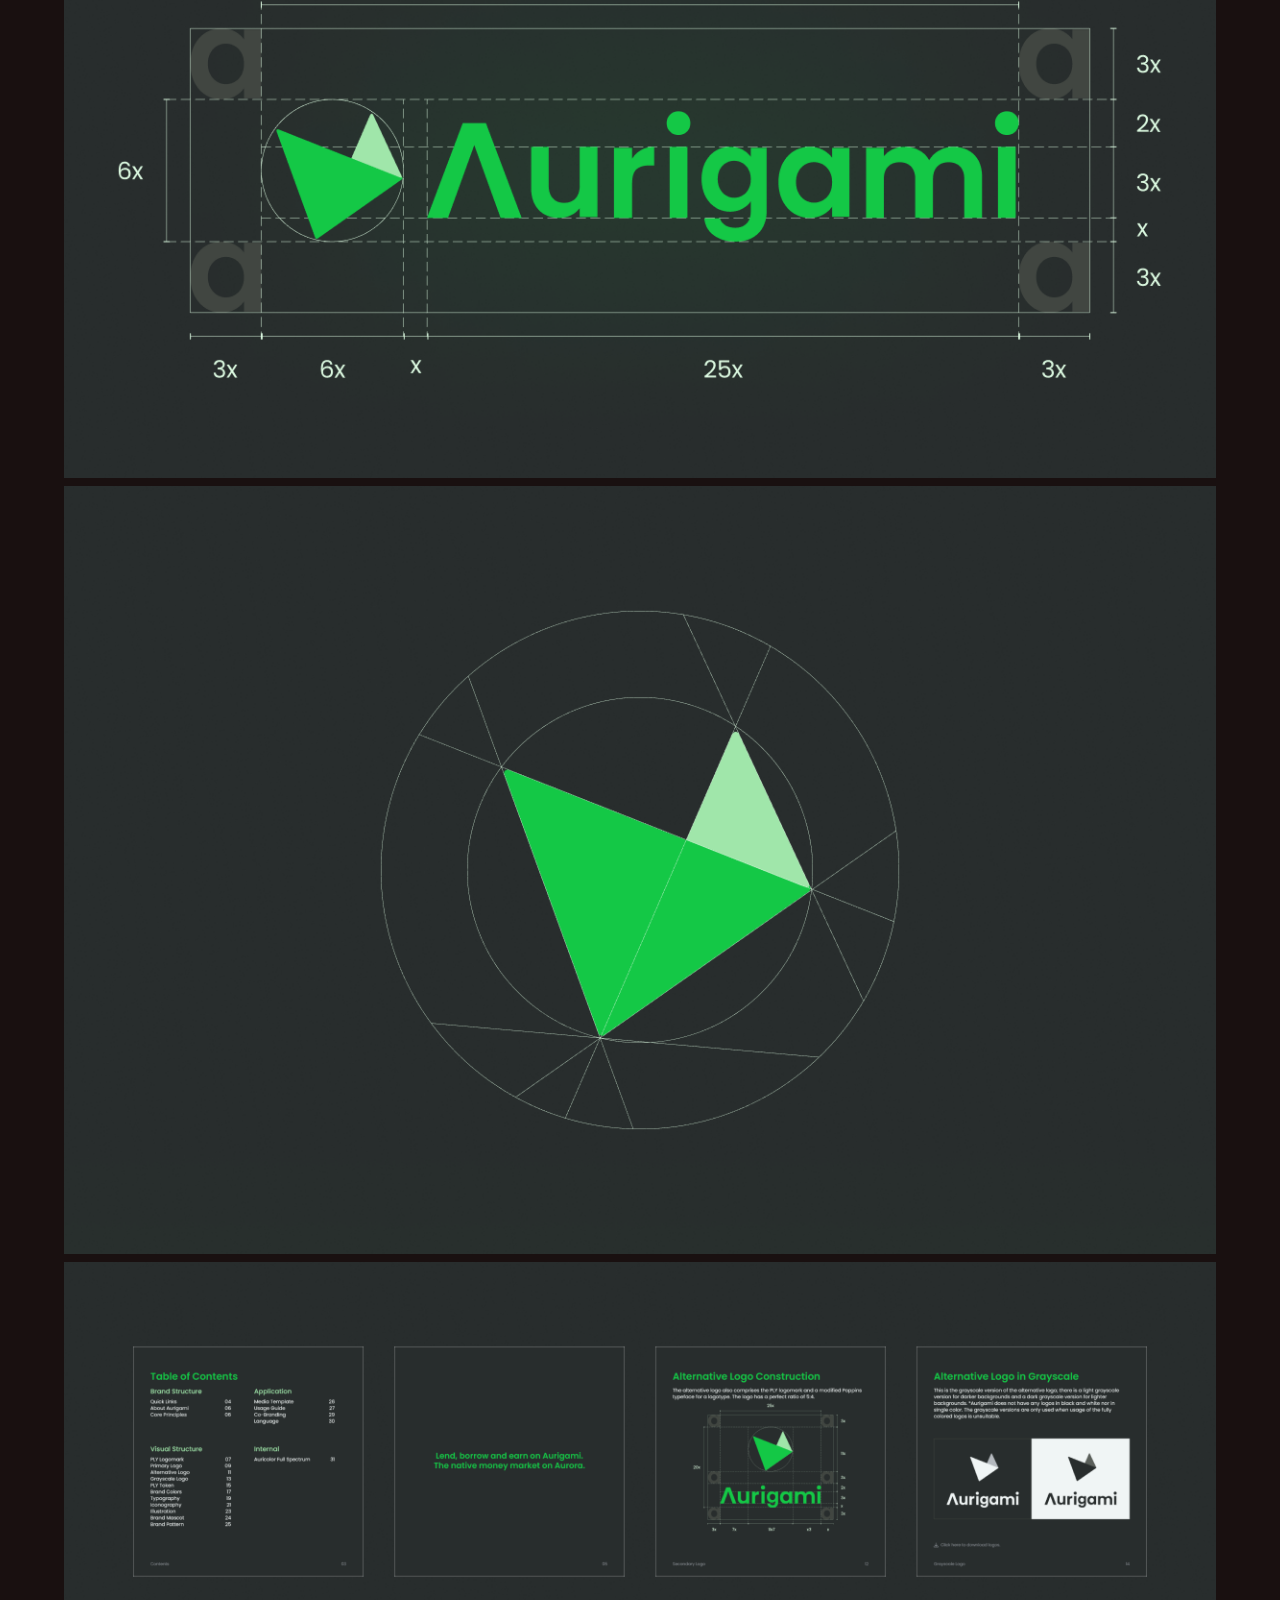
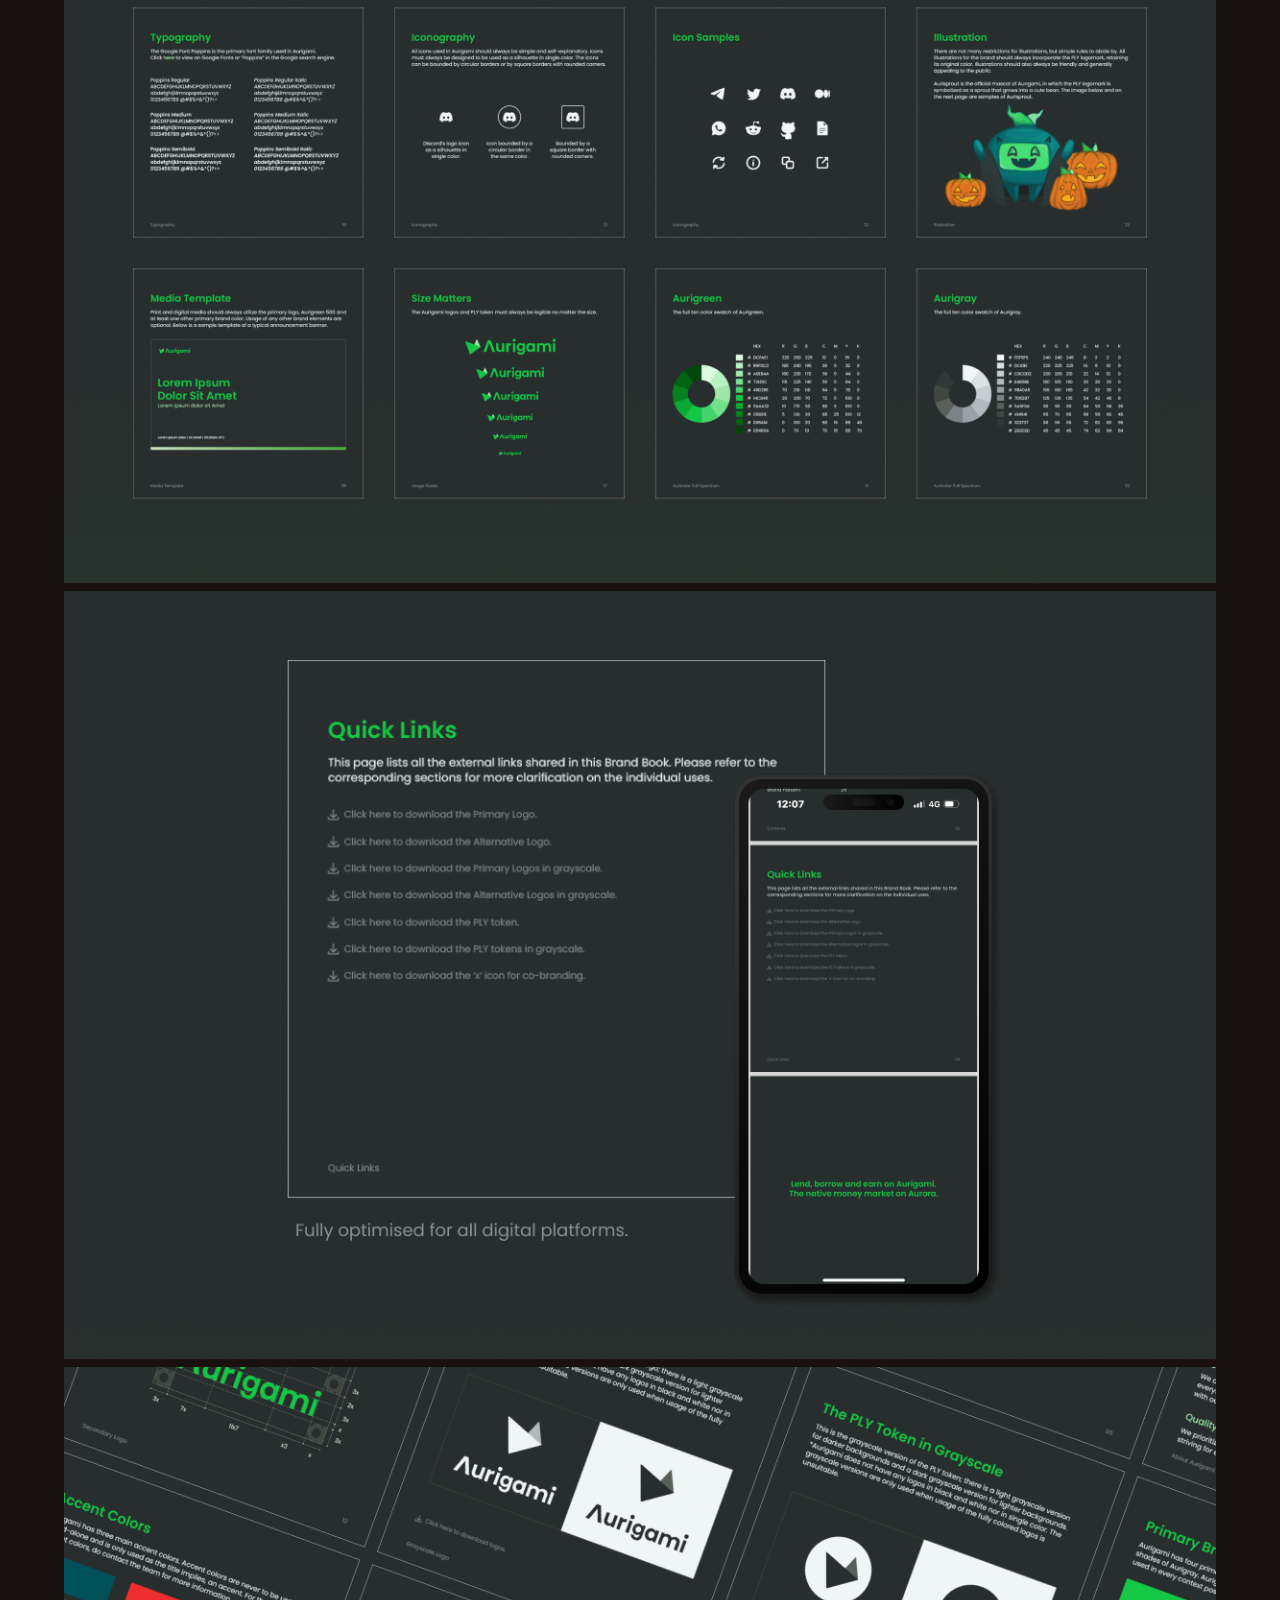
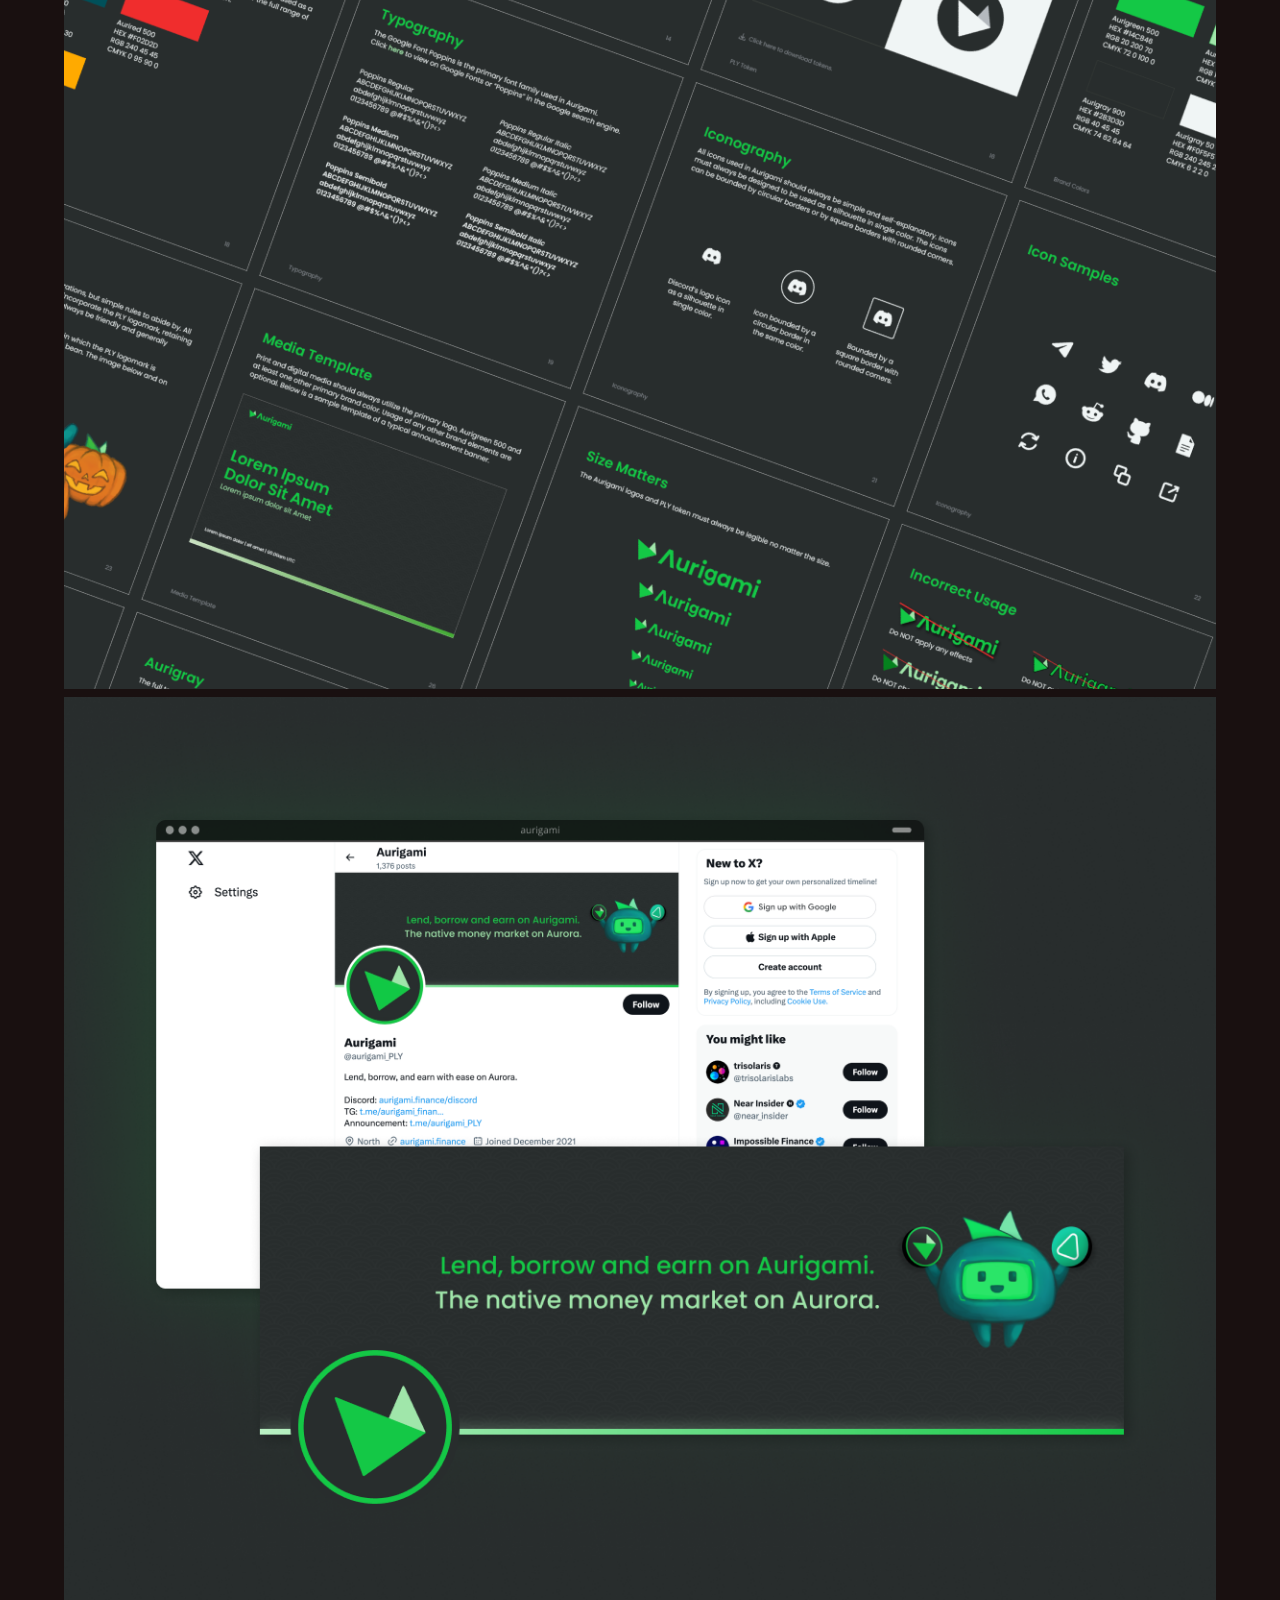
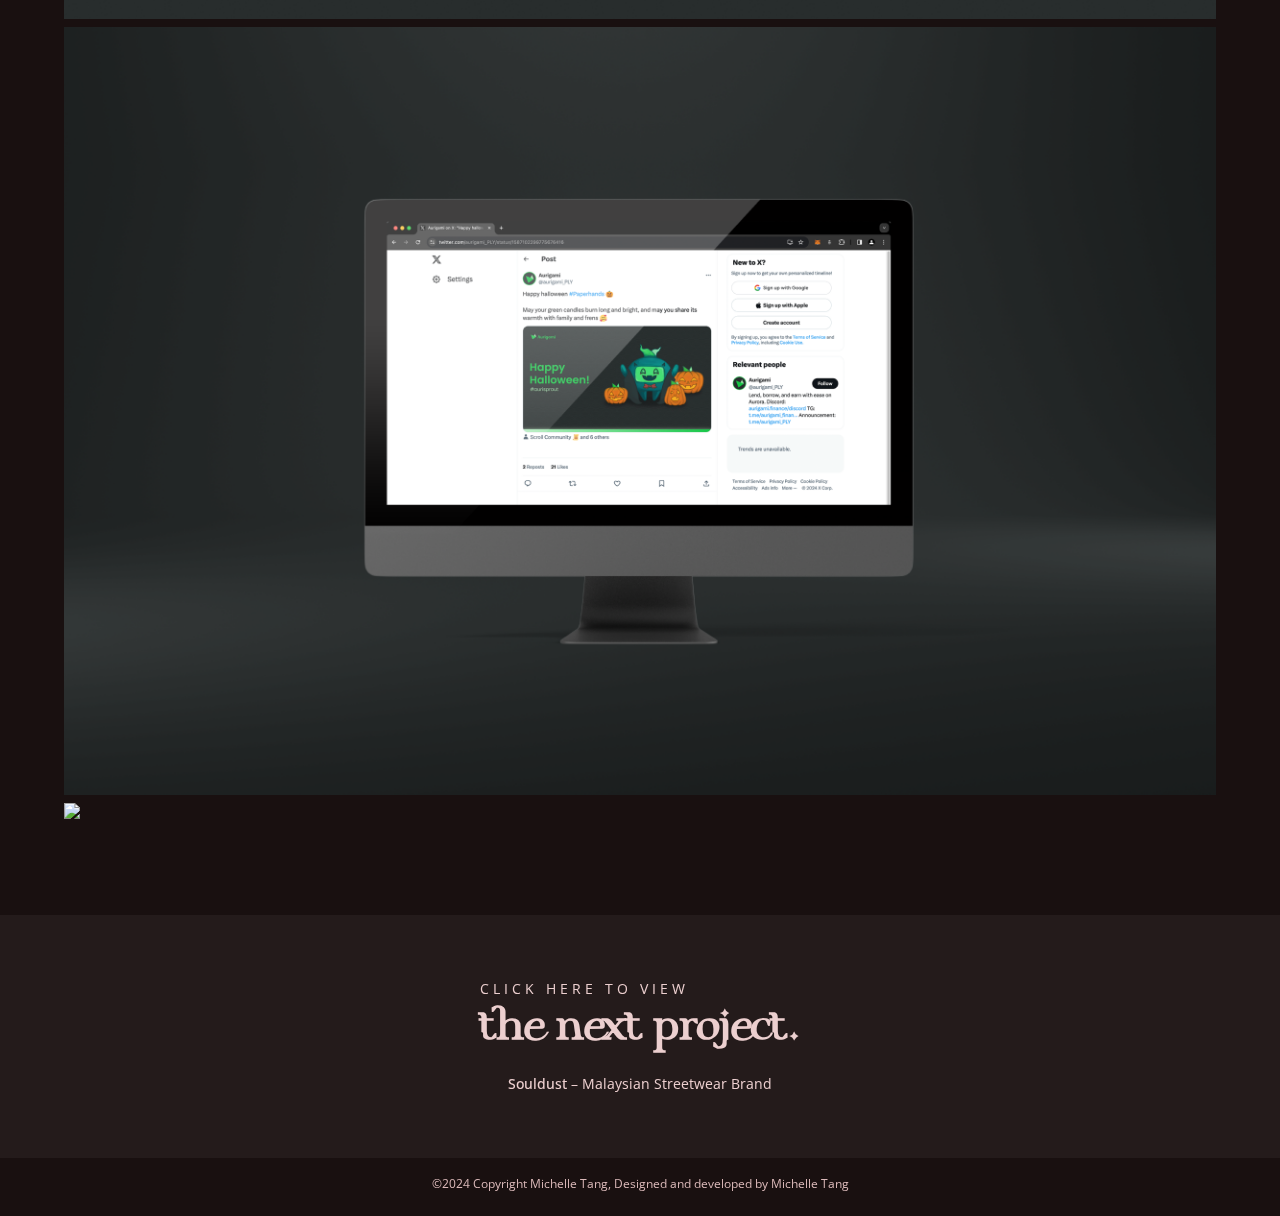
==== commit c710e921: "Add files via upload" ====
--- a/aurigami-brand.html
+++ b/aurigami-brand.html
@@ -3,7 +3,7 @@
 <head>
     <meta charset="UTF-8">
     <meta name="viewport" content="width=device-width, initial-scale=1.0">
-    <title>ZHEN House of ArtWorks</title>
+    <title>ZHEN House of Art</title>
 
     <link rel="preconnect" href="https://fonts.googleapis.com">
     <link rel="preconnect" href="https://fonts.gstatic.com" crossorigin>
@@ -62,6 +62,7 @@
         <img class="project-image" src="css/img/aurigami-brand/aurigami-brand-page-06.png"/>
         <img class="project-image" src="css/img/aurigami-brand/aurigami-brand-page-07.png"/>
         <img class="project-image" src="css/img/aurigami-brand/aurigami-brand-page-08.png"/>
+        <img class="project-image" src="css/img/aurigami-brand/aurigami-brand-page-09.png"/>
     </div>
 
     <div id="next-project-background">
--- a/css/styles.css
+++ b/css/styles.css
@@ -147,6 +147,10 @@
 
 .font-weight-semibold{
     font-weight: 500;
+}
+
+.italic{
+    font-style: italic;
 }
 
 .font-size-14{
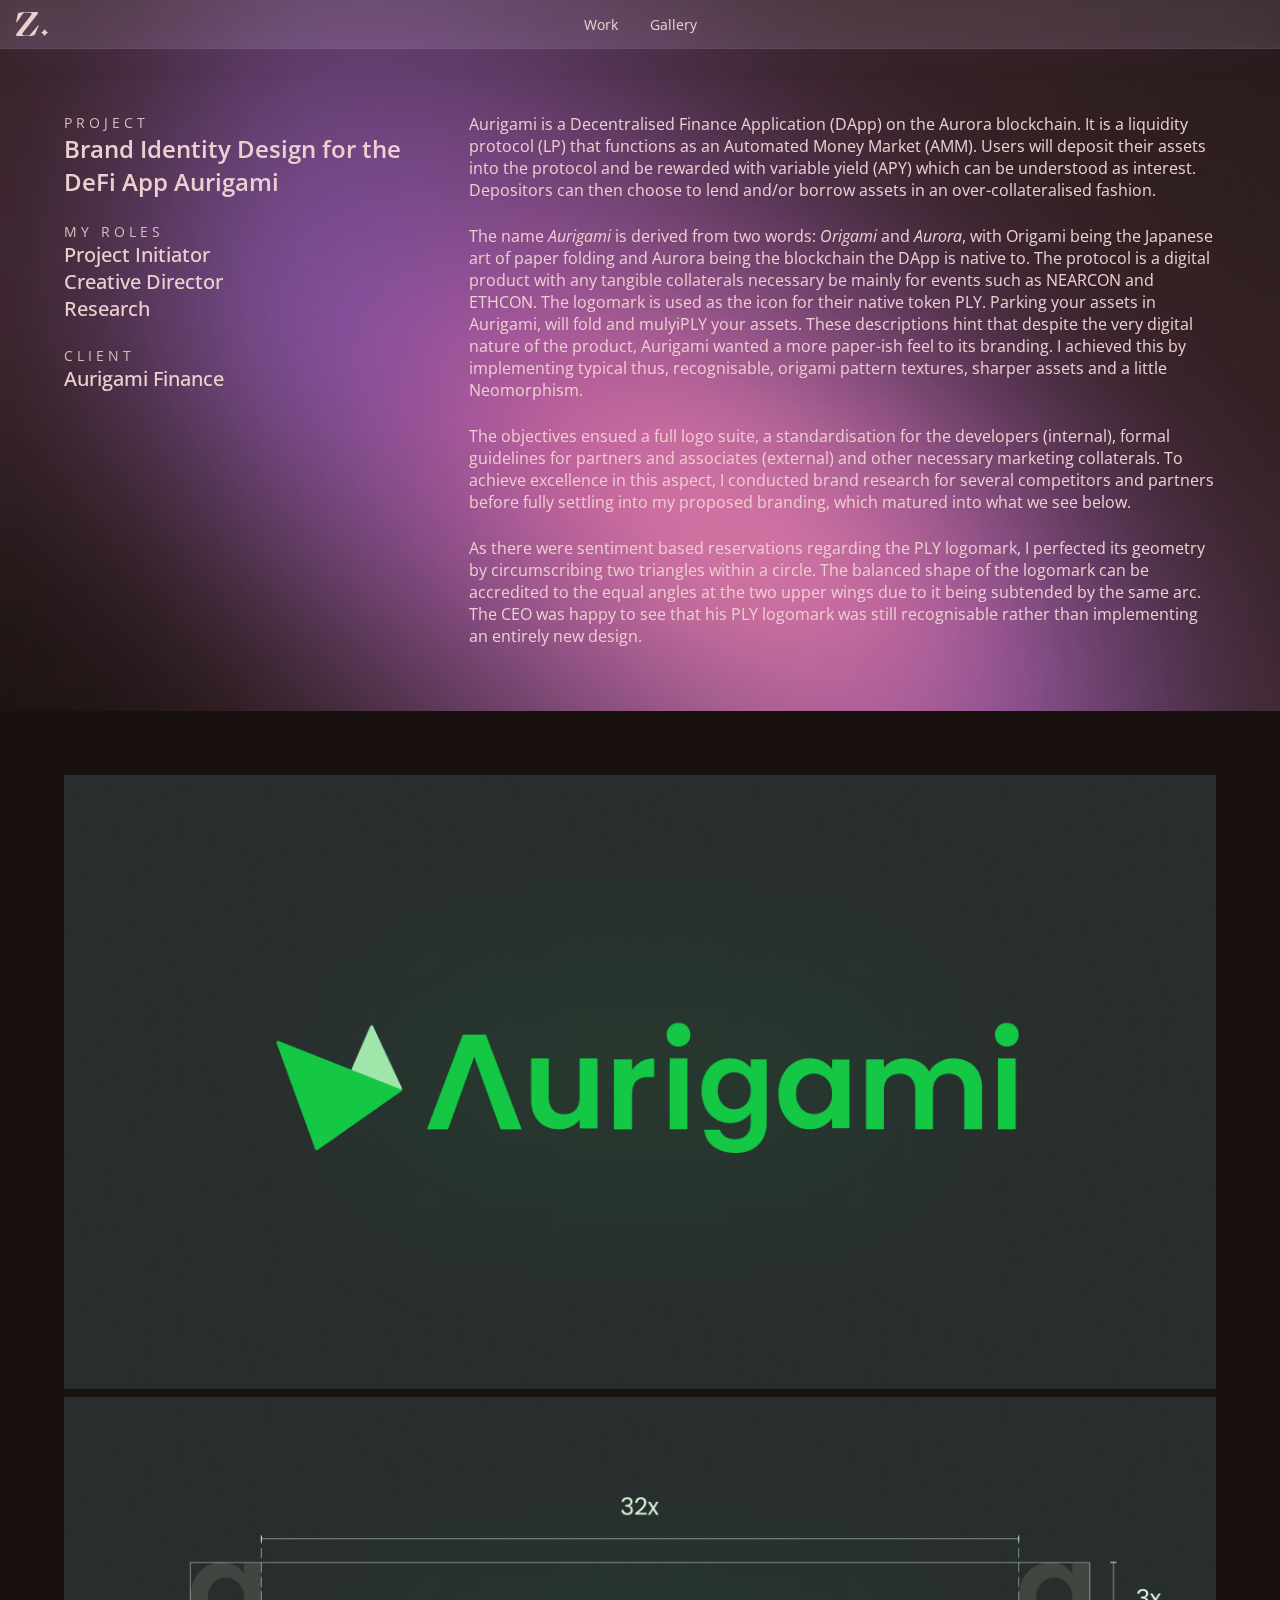
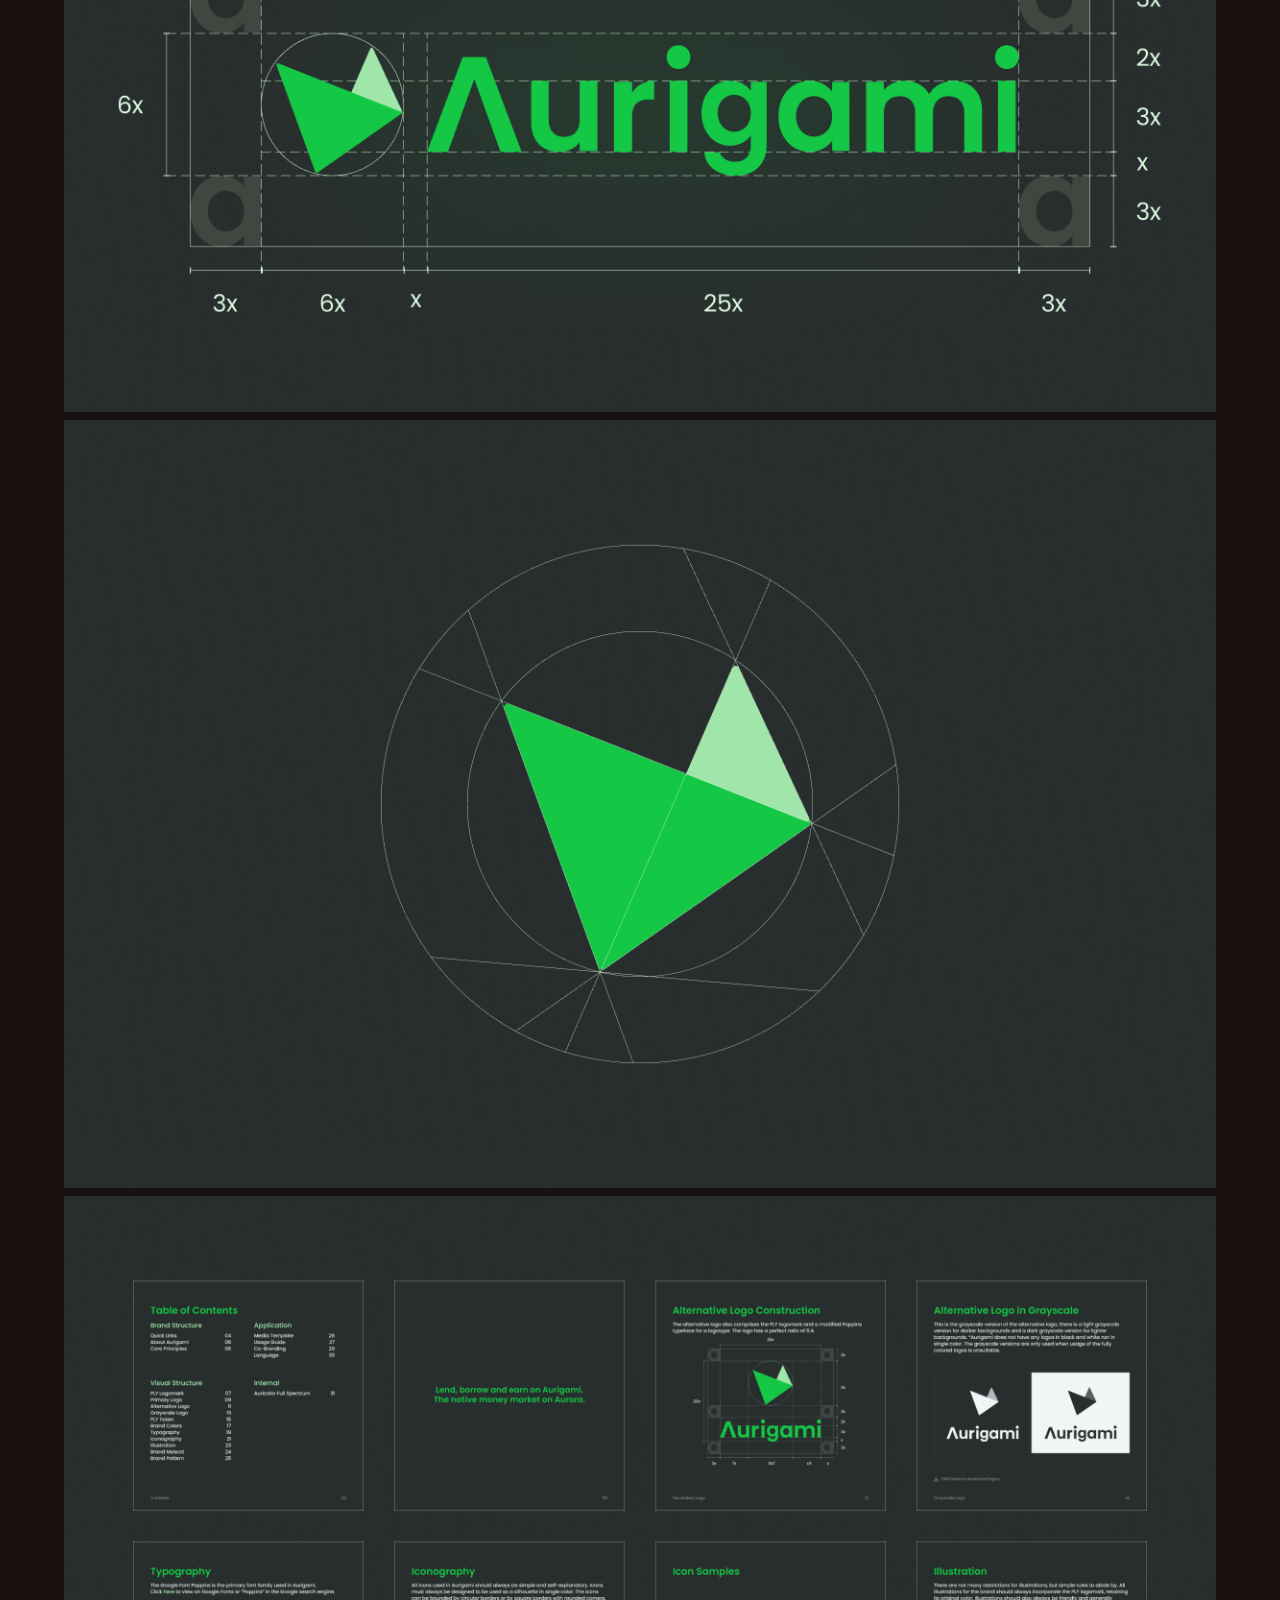
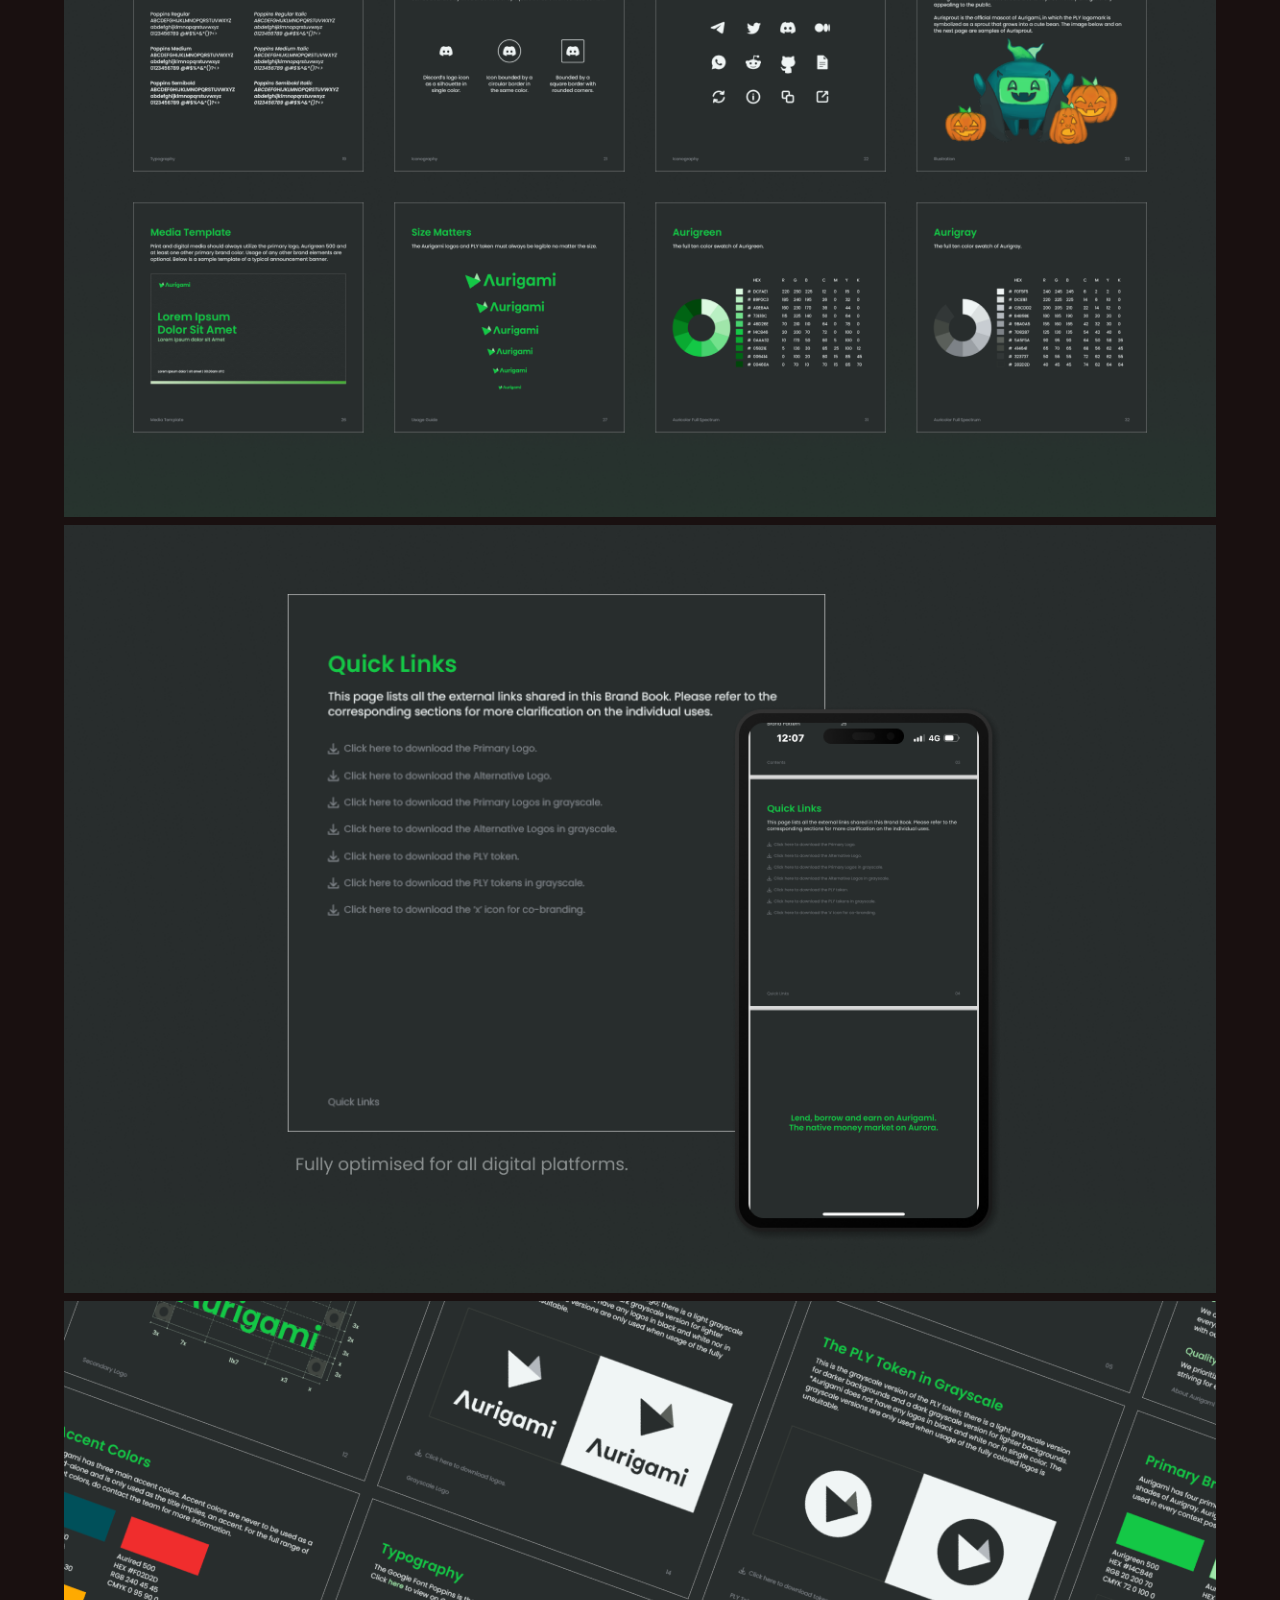
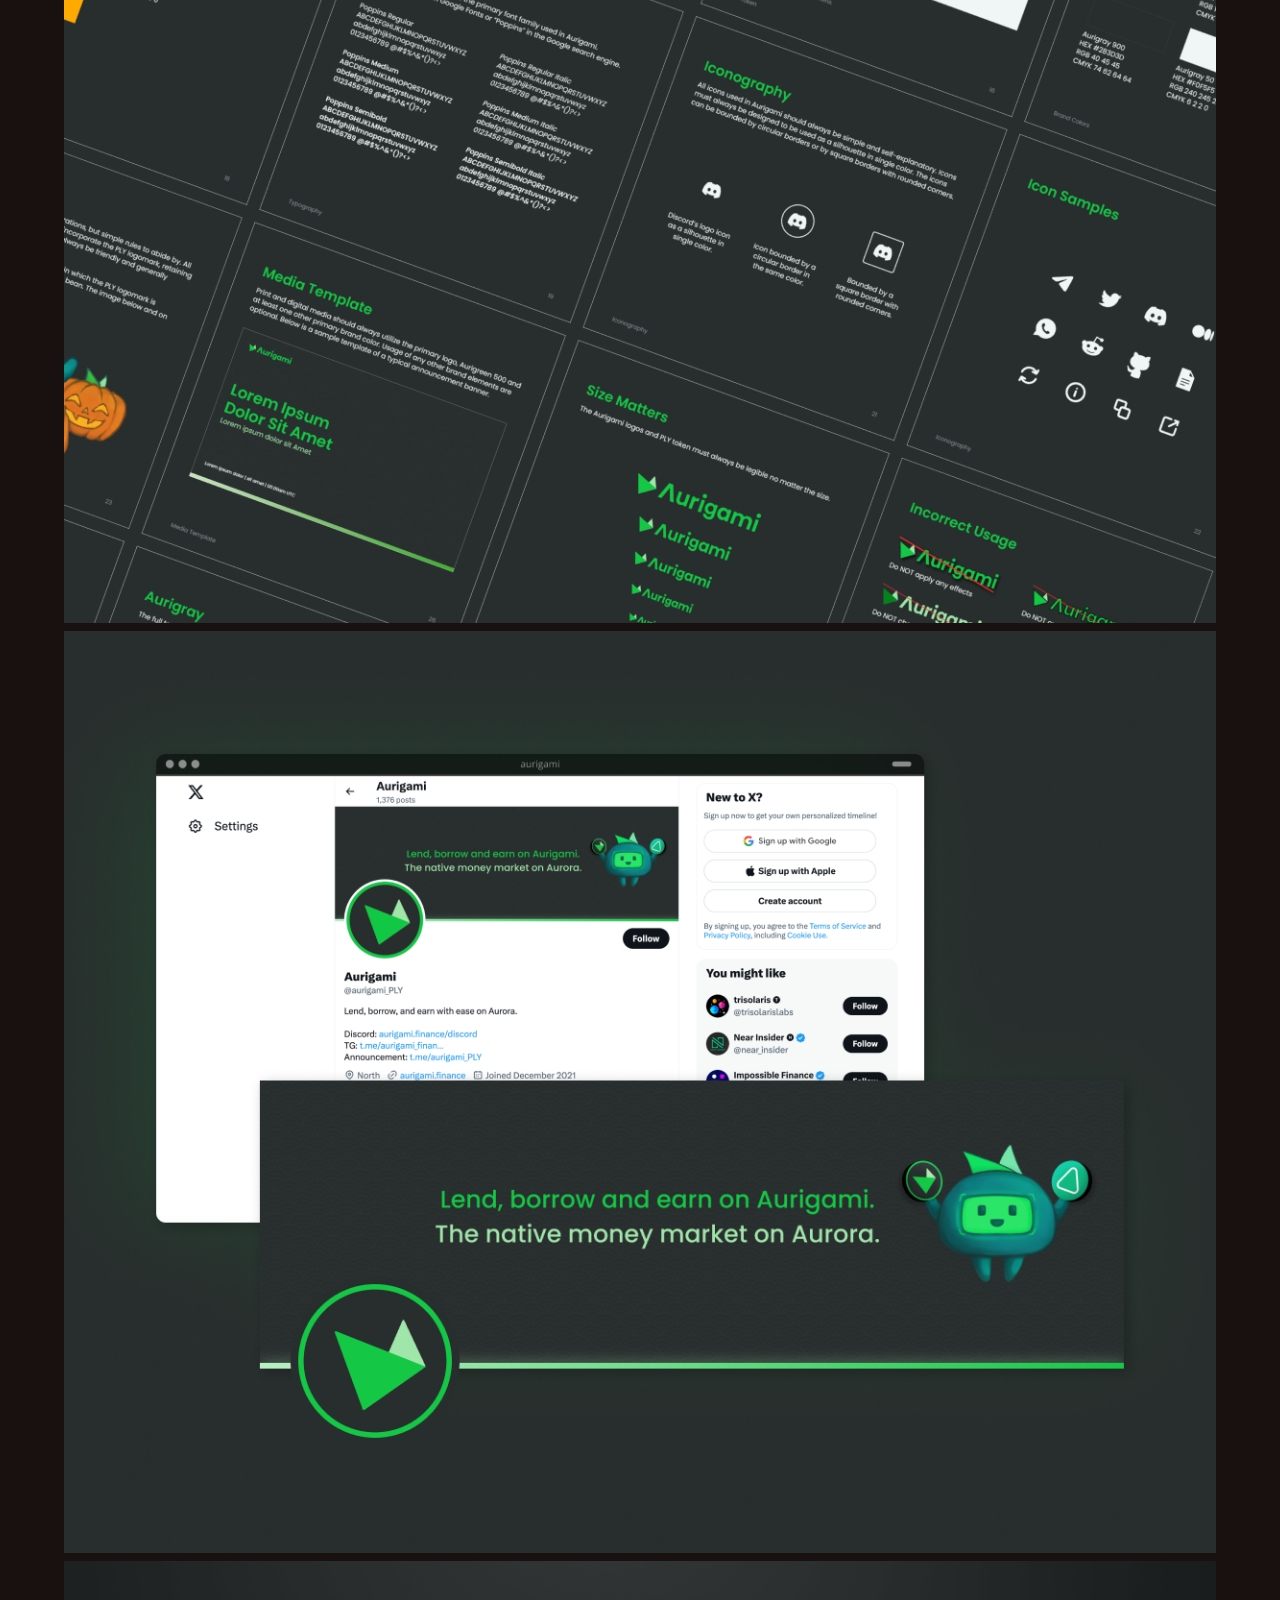
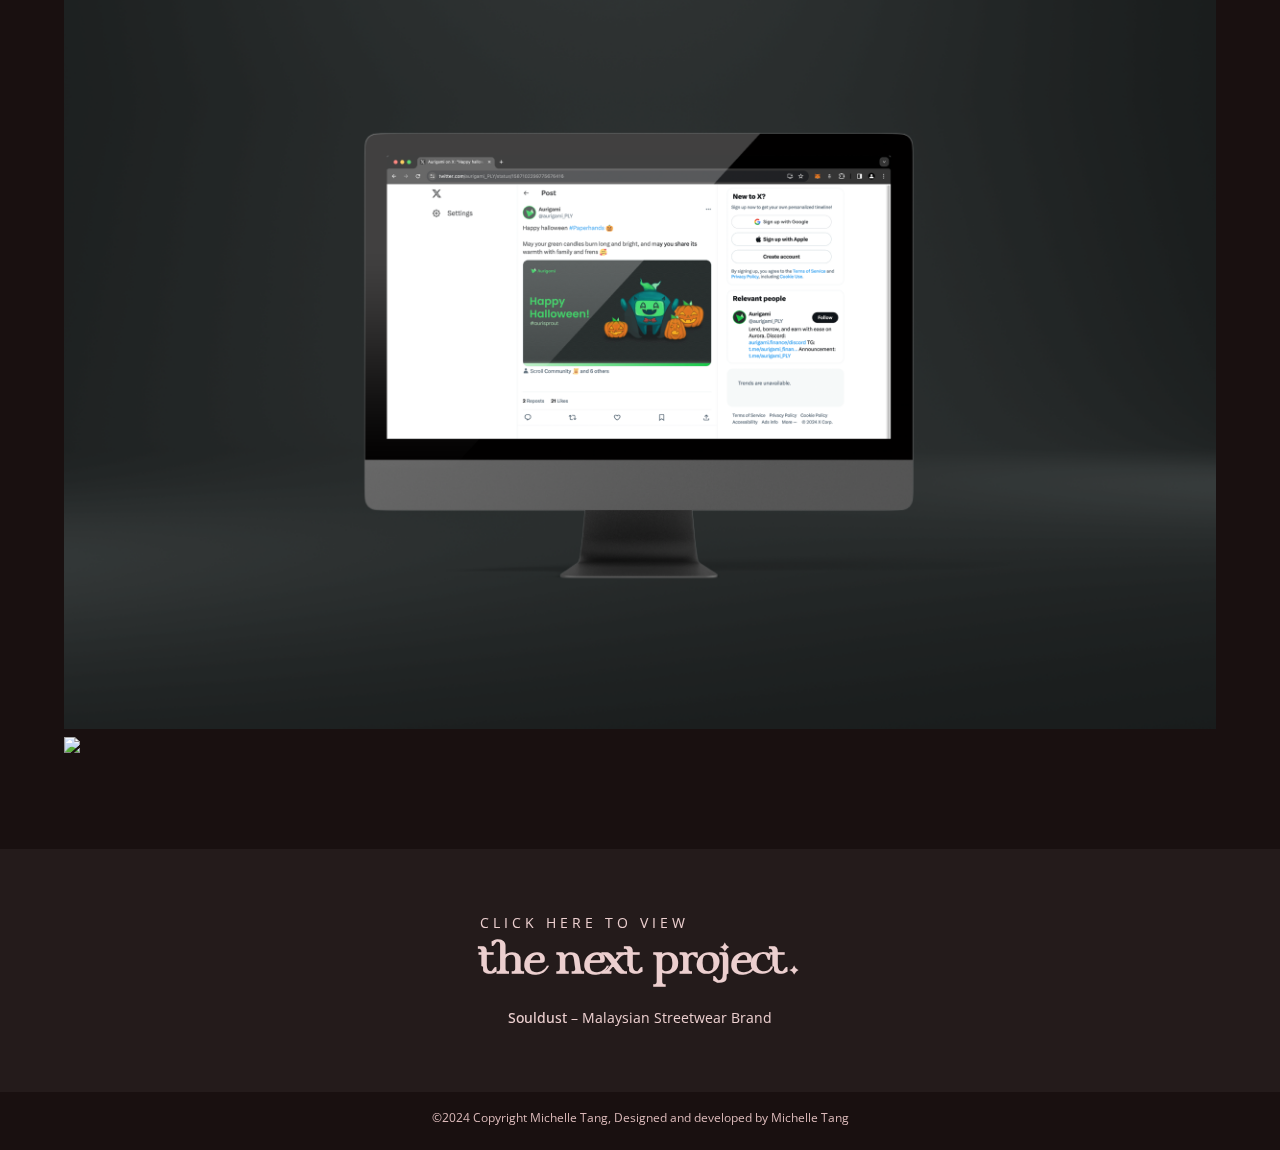
==== commit b9f915b2: "Update aurigami-brand.html" ====
--- a/aurigami-brand.html
+++ b/aurigami-brand.html
@@ -31,10 +31,9 @@
             <div>
                 <p class="font-size-14 font-color-mauve200 letter-spacing-250">MY ROLES</p>
                 <div>
+                    <h4 class="project-details">Project Initiator</h4>
                     <h4 class="project-details">Creative Director</h4>
-                    <h4 class="project-details">Digital Product</h4>
                     <h4 class="project-details">Research</h4>
-                    <h4 class="project-details">Project Initiator</h4>
                 </div>
             </div>
             <div>
@@ -44,10 +43,10 @@
         </div>
         <div>
             <div class="project-summary-box">
-                <p class="project-summary mauve200">Lorem ipsum dolor sit amet, consectetur adipiscing elit. Nam nec venenatis tellus. Nulla eget ex in justo sagittis lacinia sit amet ac ligula. Orci varius natoque penatibus et magnis dis parturient montes, nascetur ridiculus mus. Duis non justo sit amet sem mattis porta a id erat. Pellentesque libero odio, varius quis pharetra quis, tempus sit amet dolor. Fusce convallis consectetur lectus quis aliquet. Proin auctor arcu vel facilisis porta. Proin ultrices magna vehicula libero venenatis, ac finibus nisi sodales. Mauris porta luctus risus at pharetra. Aliquam velit augue, sollicitudin nec bibendum quis, luctus id augue.</p>
-                <p class="project-summary mauve200">Mauris pharetra ligula iaculis velit varius scelerisque. Vivamus pretium sapien nec quam auctor elementum. Nam tristique accumsan eros, at faucibus magna efficitur sit amet. Cras condimentum accumsan tellus, nec laoreet est lobortis vel. Maecenas aliquam sapien vel elit vestibulum pulvinar. Cras laoreet turpis odio, sed aliquam enim euismod eu. Etiam vestibulum ante nec leo interdum sagittis. Mauris non sodales orci. Nunc tincidunt gravida erat in dignissim.</p>
-                <p class="project-summary mauve200">Curabitur quis erat finibus, finibus lectus quis, laoreet magna. Phasellus vestibulum mauris sit amet nulla euismod lacinia non in tortor. Etiam ultricies arcu vel nisi molestie fringilla. Integer varius efficitur scelerisque. Suspendisse eu sodales quam. Aliquam scelerisque lobortis ultricies. Fusce vitae nibh ac dui interdum faucibus interdum vitae libero. Curabitur a varius turpis, vel rhoncus massa.</p>
-                <p class="project-summary mauve200">Nam vitae lectus convallis, aliquam lectus eget, consequat odio. Duis maximus lobortis fringilla. Proin tellus libero, elementum vitae efficitur at, placerat sed sapien. Curabitur bibendum risus in lorem consectetur varius. Phasellus iaculis tellus vitae aliquet condimentum. Nam condimentum vitae purus sit amet sodales. Suspendisse malesuada quis neque at tristique. Integer molestie lorem quis lorem fermentum vehicula. Nunc venenatis, metus id facilisis viverra, est tortor finibus ante, vel lacinia nisl elit sed diam. In lacinia, ante sit amet congue congue, eros dui luctus orci, et elementum nulla nibh in diam.</p>
+                <p class="project-summary mauve200">Aurigami is a Decentralised Finance Application (DApp) on the Aurora blockchain. It is a liquidity protocol (LP) that functions as an Automated Money Market (AMM). Users will deposit their assets into the protocol and be rewarded with variable yield (APY) which can be understood as interest. Depositors can then choose to lend and/or borrow assets in an over-collateralised fashion.</p>
+                <p class="project-summary mauve200">The name <span class="italic">Aurigami </span> is derived from two words: <span class="italic">Origami</span> and <span class="italic">Aurora</span>, with Origami being the Japanese art of paper folding and Aurora being the blockchain the DApp is native to. The protocol is a digital product with any tangible collaterals necessary be mainly for events such as NEARCON and ETHCON. The logomark is used as the icon for their native token PLY. Parking your assets in Aurigami, will fold and mulyiPLY your assets. These descriptions hint that despite the very digital nature of the product, Aurigami wanted a more paper-ish feel to its branding. I achieved this by implementing typical thus, recognisable, origami pattern textures, sharper assets and a little Neomorphism.</p>
+                <p class="project-summary mauve200">The objectives ensued a full logo suite, a standardisation for the developers (internal), formal guidelines for partners and associates (external) and other necessary marketing collaterals. To achieve excellence in this aspect, I conducted brand research for several competitors and partners before fully settling into my proposed branding, which matured into what we see below.</p>
+                <p class="project-summary mauve200">As there were sentiment based reservations regarding the PLY logomark, I perfected its geometry by circumscribing two triangles within a circle. The balanced shape of the logomark can be accredited to the equal angles at the two upper wings due to it being subtended by the same arc. The CEO was happy to see that his PLY logomark was still recognisable rather than implementing an entirely new design. </p>
             </div>
         </div>
     </div>
@@ -88,4 +87,4 @@
     </div>
 
 </body>
-</html>+</html>
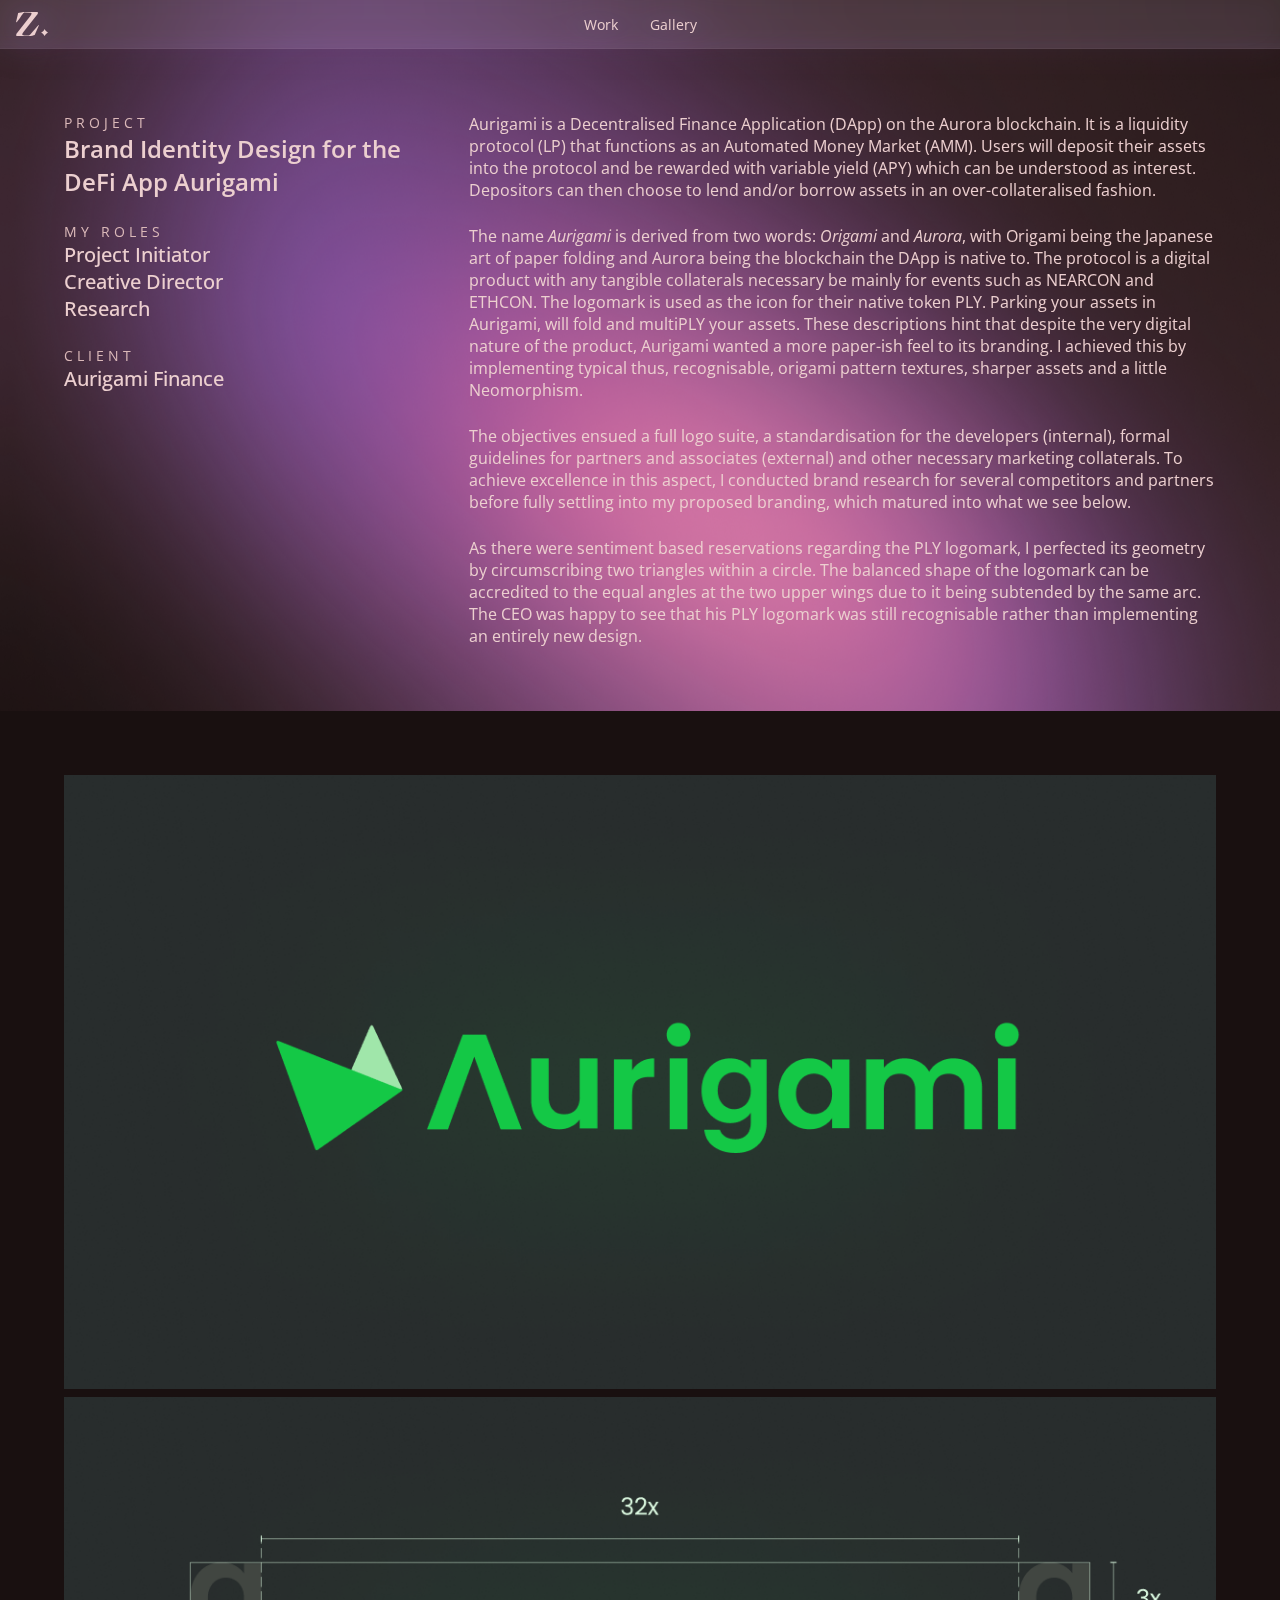
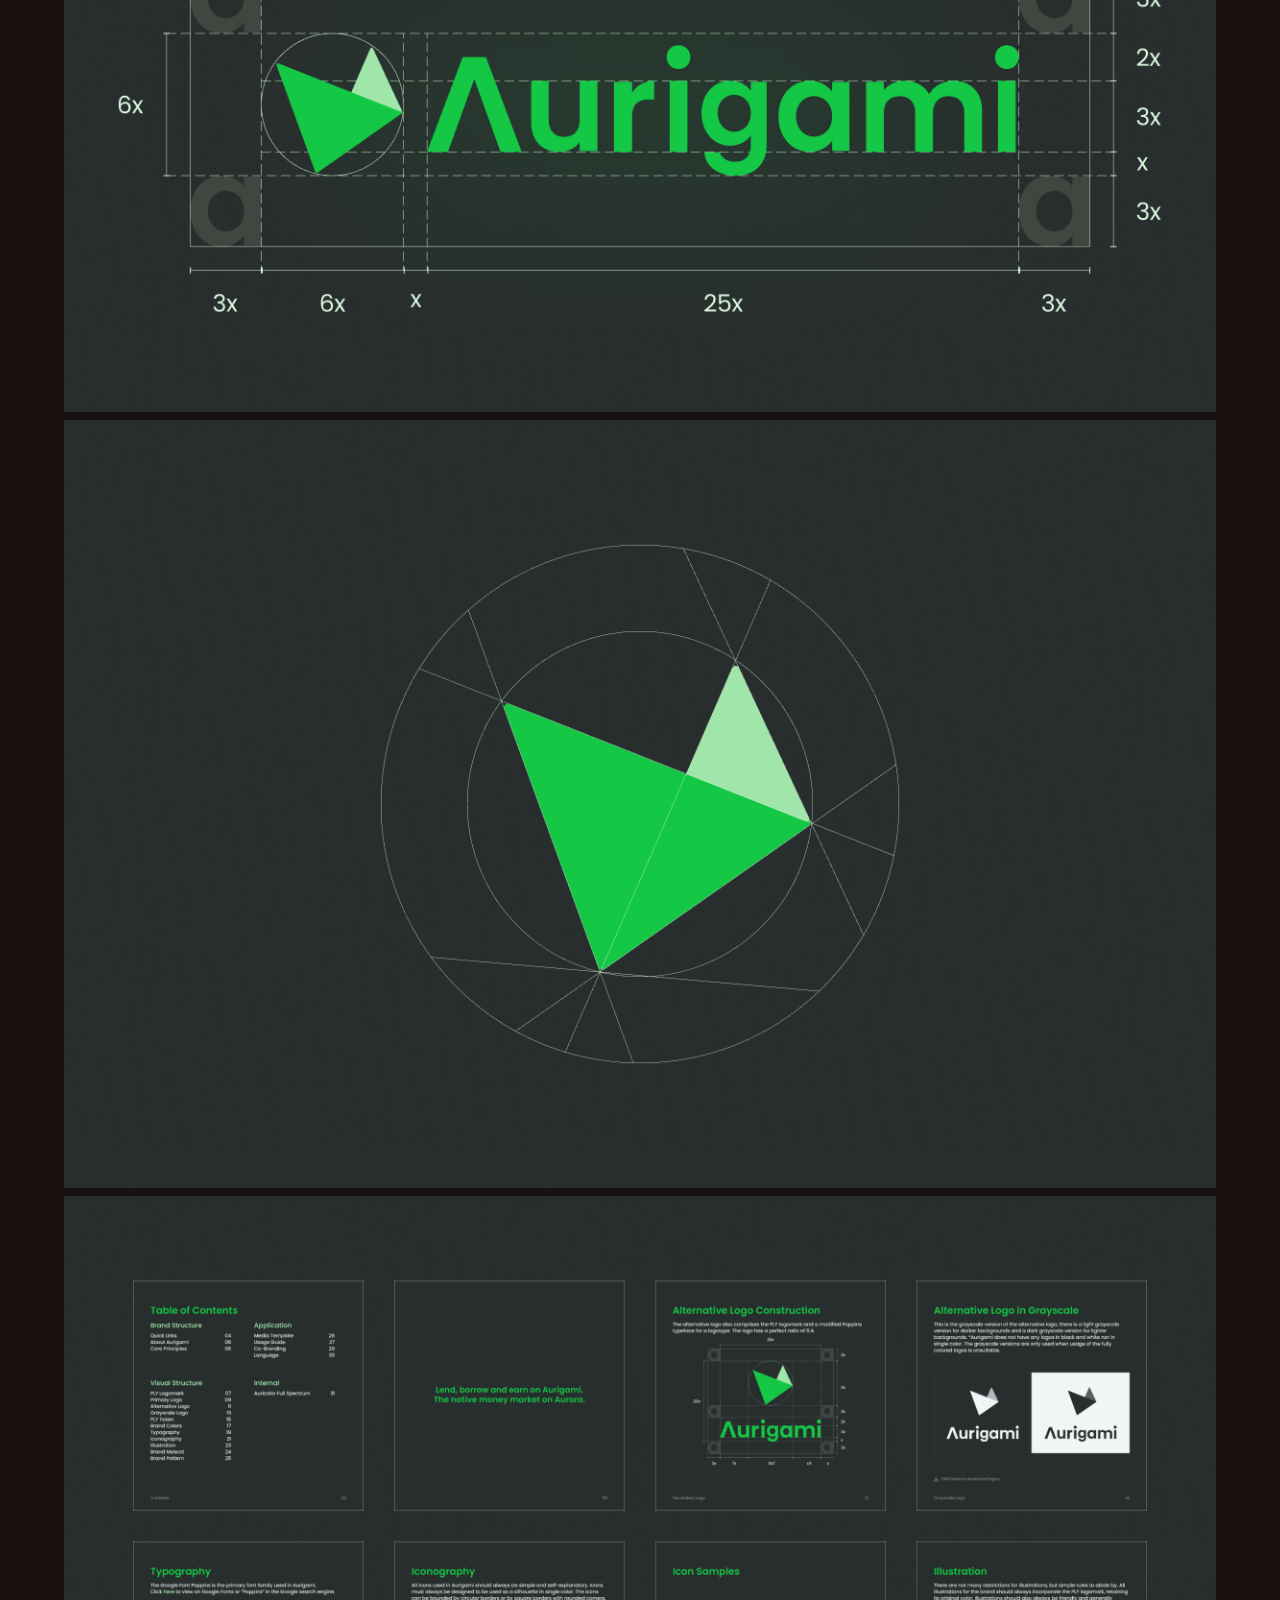
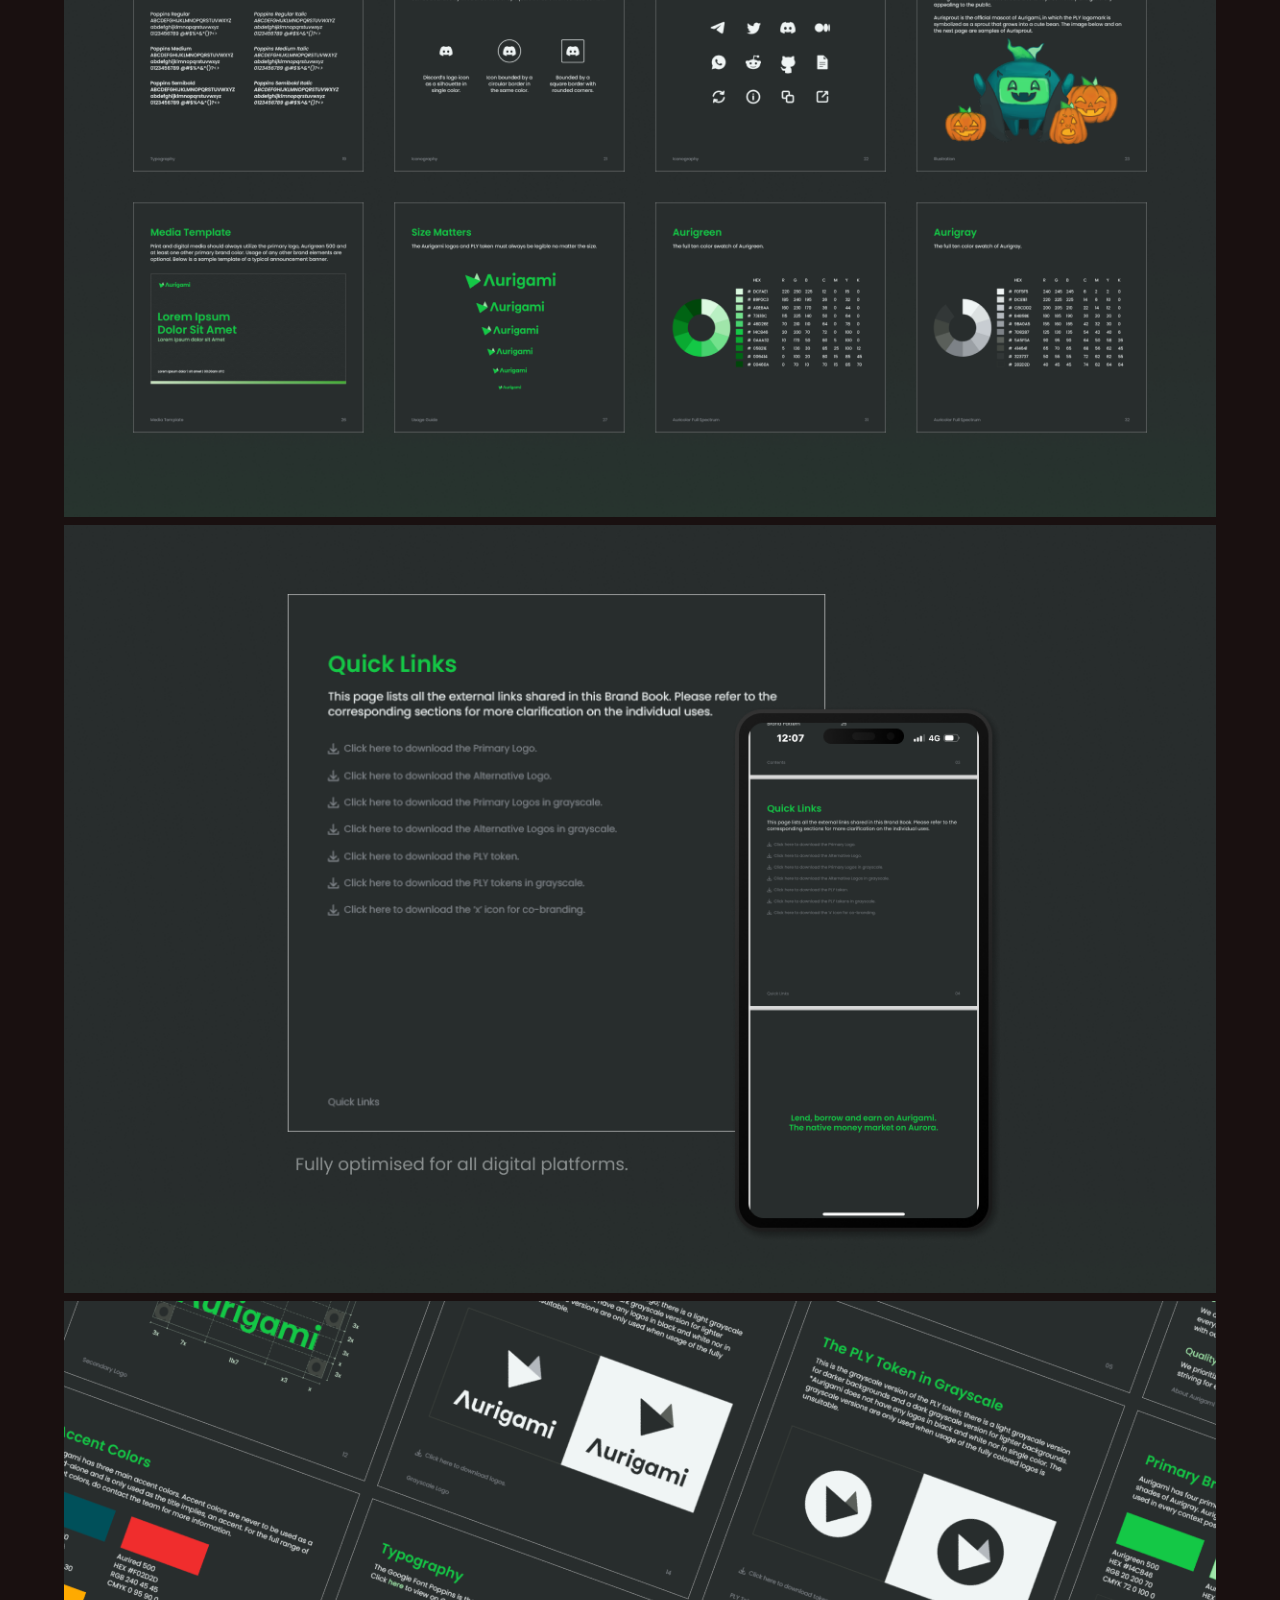
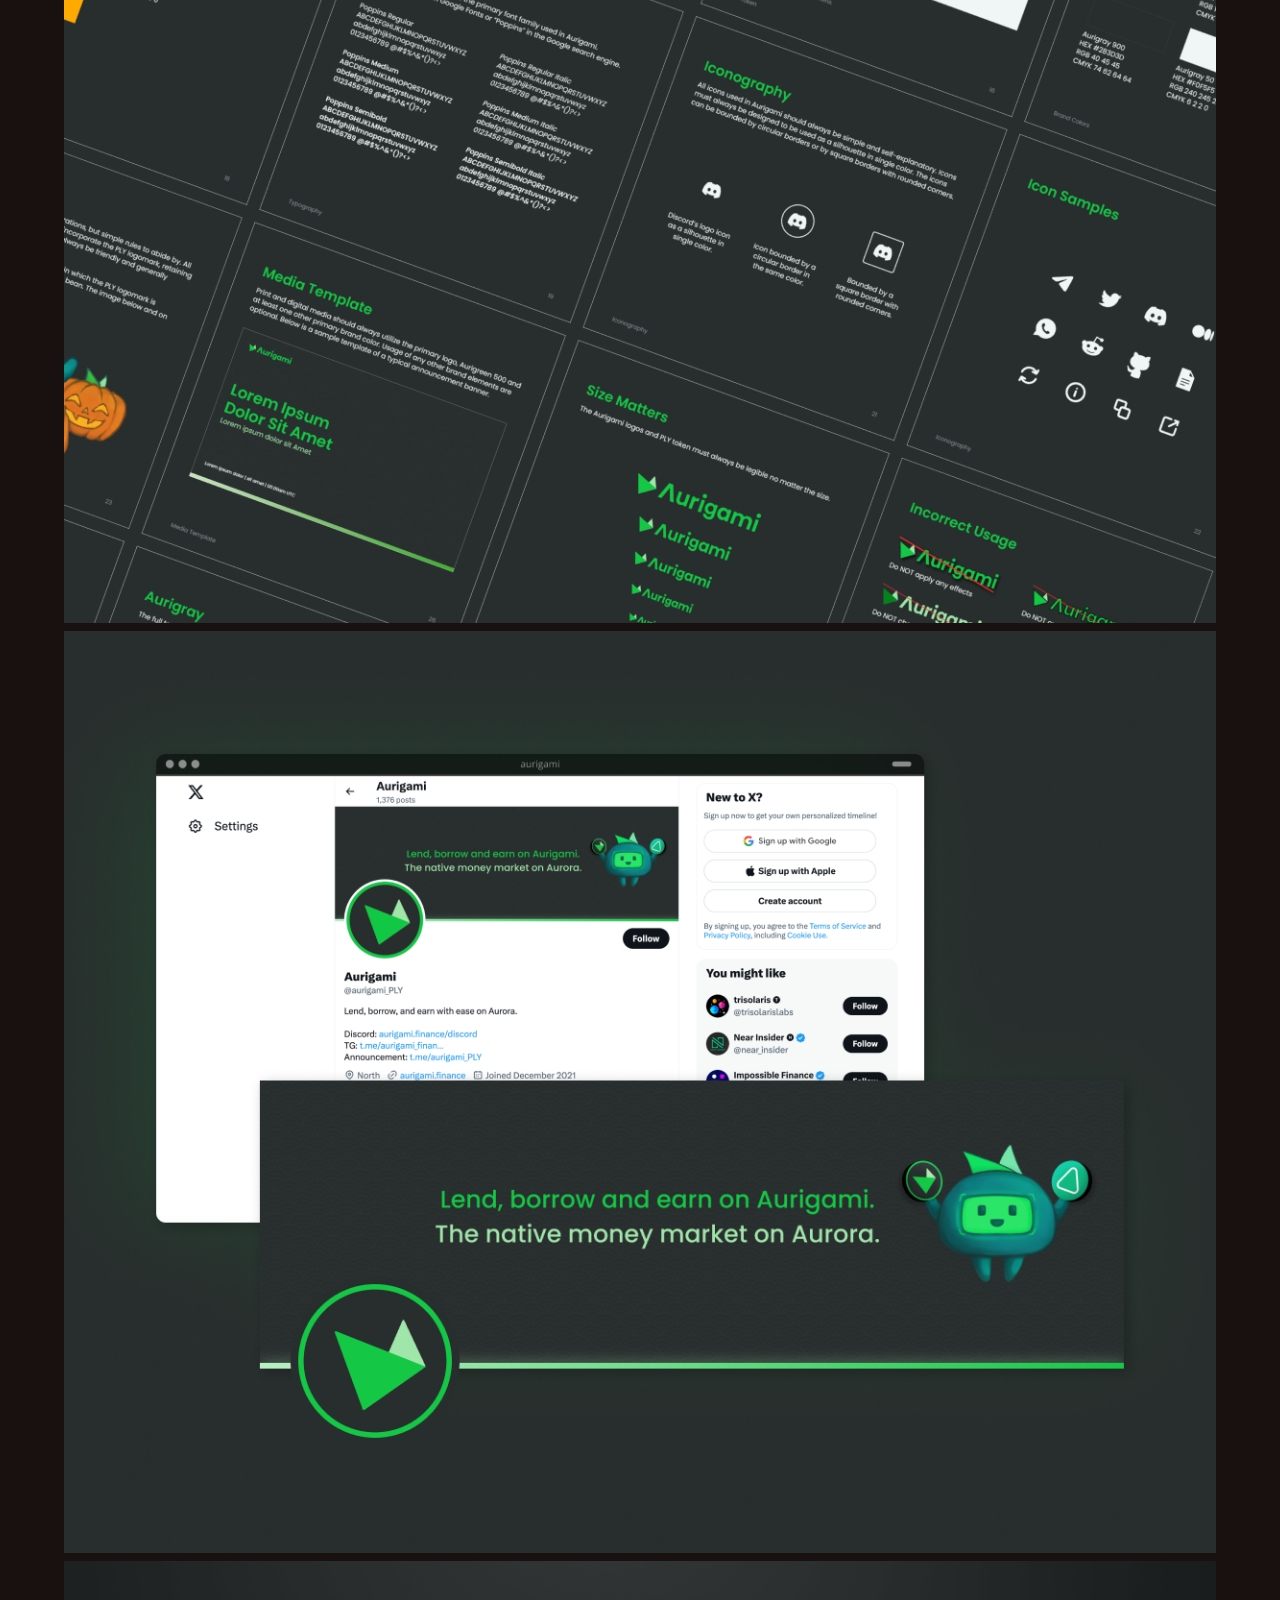
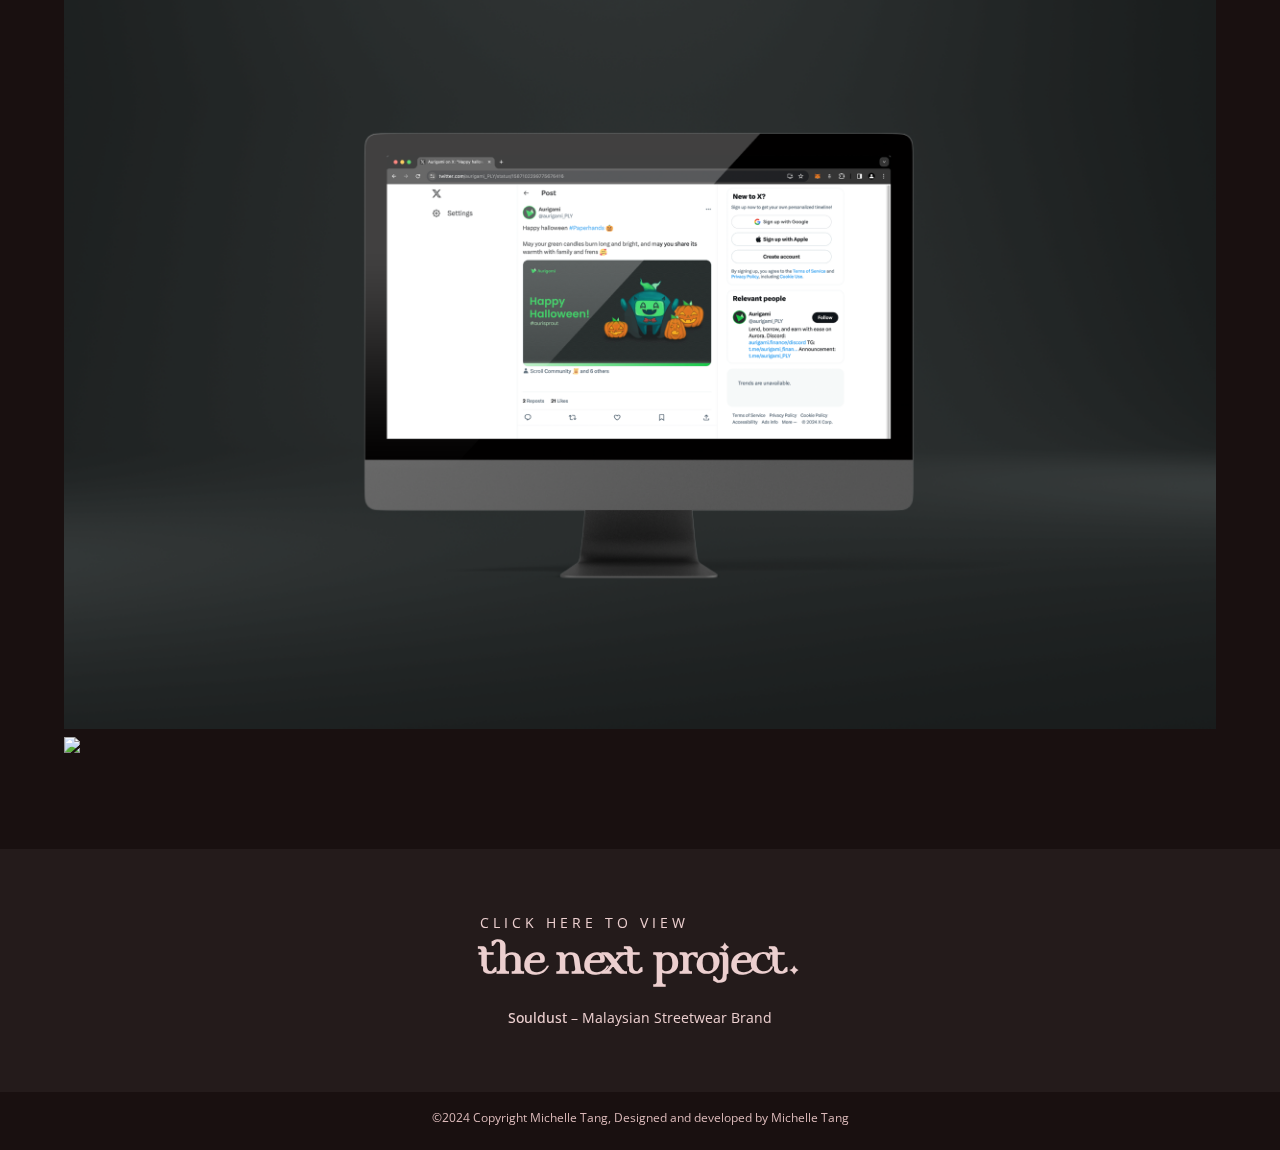
==== commit b0742197: "Update aurigami-brand.html" ====
--- a/aurigami-brand.html
+++ b/aurigami-brand.html
@@ -16,9 +16,9 @@
 
     <!-- Navbar -->
     <div id="navbar-bar">
-        <a href="index.html"><img id="navbar-logo" src="css/img/z.svg"/></a>
-        <a href="index.html#bodybox-works" class="navbar-item glow-small">Work</a>
-        <a href="gallery.html" class="navbar-item glow-small">Gallery</a>
+        <a href="./"><img id="navbar-logo" src="css/img/z.svg"/></a>
+        <a href="./#bodybox-works" class="navbar-item glow-small">Work</a>
+        <a href="gallery" class="navbar-item glow-small">Gallery</a>
     </div>
 
     <!-- Project Details -->
@@ -44,7 +44,7 @@
         <div>
             <div class="project-summary-box">
                 <p class="project-summary mauve200">Aurigami is a Decentralised Finance Application (DApp) on the Aurora blockchain. It is a liquidity protocol (LP) that functions as an Automated Money Market (AMM). Users will deposit their assets into the protocol and be rewarded with variable yield (APY) which can be understood as interest. Depositors can then choose to lend and/or borrow assets in an over-collateralised fashion.</p>
-                <p class="project-summary mauve200">The name <span class="italic">Aurigami </span> is derived from two words: <span class="italic">Origami</span> and <span class="italic">Aurora</span>, with Origami being the Japanese art of paper folding and Aurora being the blockchain the DApp is native to. The protocol is a digital product with any tangible collaterals necessary be mainly for events such as NEARCON and ETHCON. The logomark is used as the icon for their native token PLY. Parking your assets in Aurigami, will fold and mulyiPLY your assets. These descriptions hint that despite the very digital nature of the product, Aurigami wanted a more paper-ish feel to its branding. I achieved this by implementing typical thus, recognisable, origami pattern textures, sharper assets and a little Neomorphism.</p>
+                <p class="project-summary mauve200">The name <span class="italic">Aurigami </span> is derived from two words: <span class="italic">Origami</span> and <span class="italic">Aurora</span>, with Origami being the Japanese art of paper folding and Aurora being the blockchain the DApp is native to. The protocol is a digital product with any tangible collaterals necessary be mainly for events such as NEARCON and ETHCON. The logomark is used as the icon for their native token PLY. Parking your assets in Aurigami, will fold and multiPLY your assets. These descriptions hint that despite the very digital nature of the product, Aurigami wanted a more paper-ish feel to its branding. I achieved this by implementing typical thus, recognisable, origami pattern textures, sharper assets and a little Neomorphism.</p>
                 <p class="project-summary mauve200">The objectives ensued a full logo suite, a standardisation for the developers (internal), formal guidelines for partners and associates (external) and other necessary marketing collaterals. To achieve excellence in this aspect, I conducted brand research for several competitors and partners before fully settling into my proposed branding, which matured into what we see below.</p>
                 <p class="project-summary mauve200">As there were sentiment based reservations regarding the PLY logomark, I perfected its geometry by circumscribing two triangles within a circle. The balanced shape of the logomark can be accredited to the equal angles at the two upper wings due to it being subtended by the same arc. The CEO was happy to see that his PLY logomark was still recognisable rather than implementing an entirely new design. </p>
             </div>
@@ -66,7 +66,7 @@
 
     <div id="next-project-background">
         <!-- Next Project -->
-        <a href="souldust.html">
+        <a href="souldust">
             <div  id="next-project-box">
                 <div>
                     <p class="font-size-14 letter-spacing-250">CLICK HERE TO VIEW</p>
--- a/css/styles.css
+++ b/css/styles.css
@@ -543,8 +543,8 @@
     background-image: url(img/thumbnail/thumbnail-aurigami-mascot.png);
 }
 
-#thumbnail-house{
-    background-image: url(img/thumbnail/thumbnail-house.png);
+#thumbnail-zhen{
+    background-image: url(img/thumbnail/thumbnail-zhen.png);
 }
 
 /* Gallery */
@@ -891,4 +891,4 @@
     .footer-text{
         display: inline;
     }
-}+}
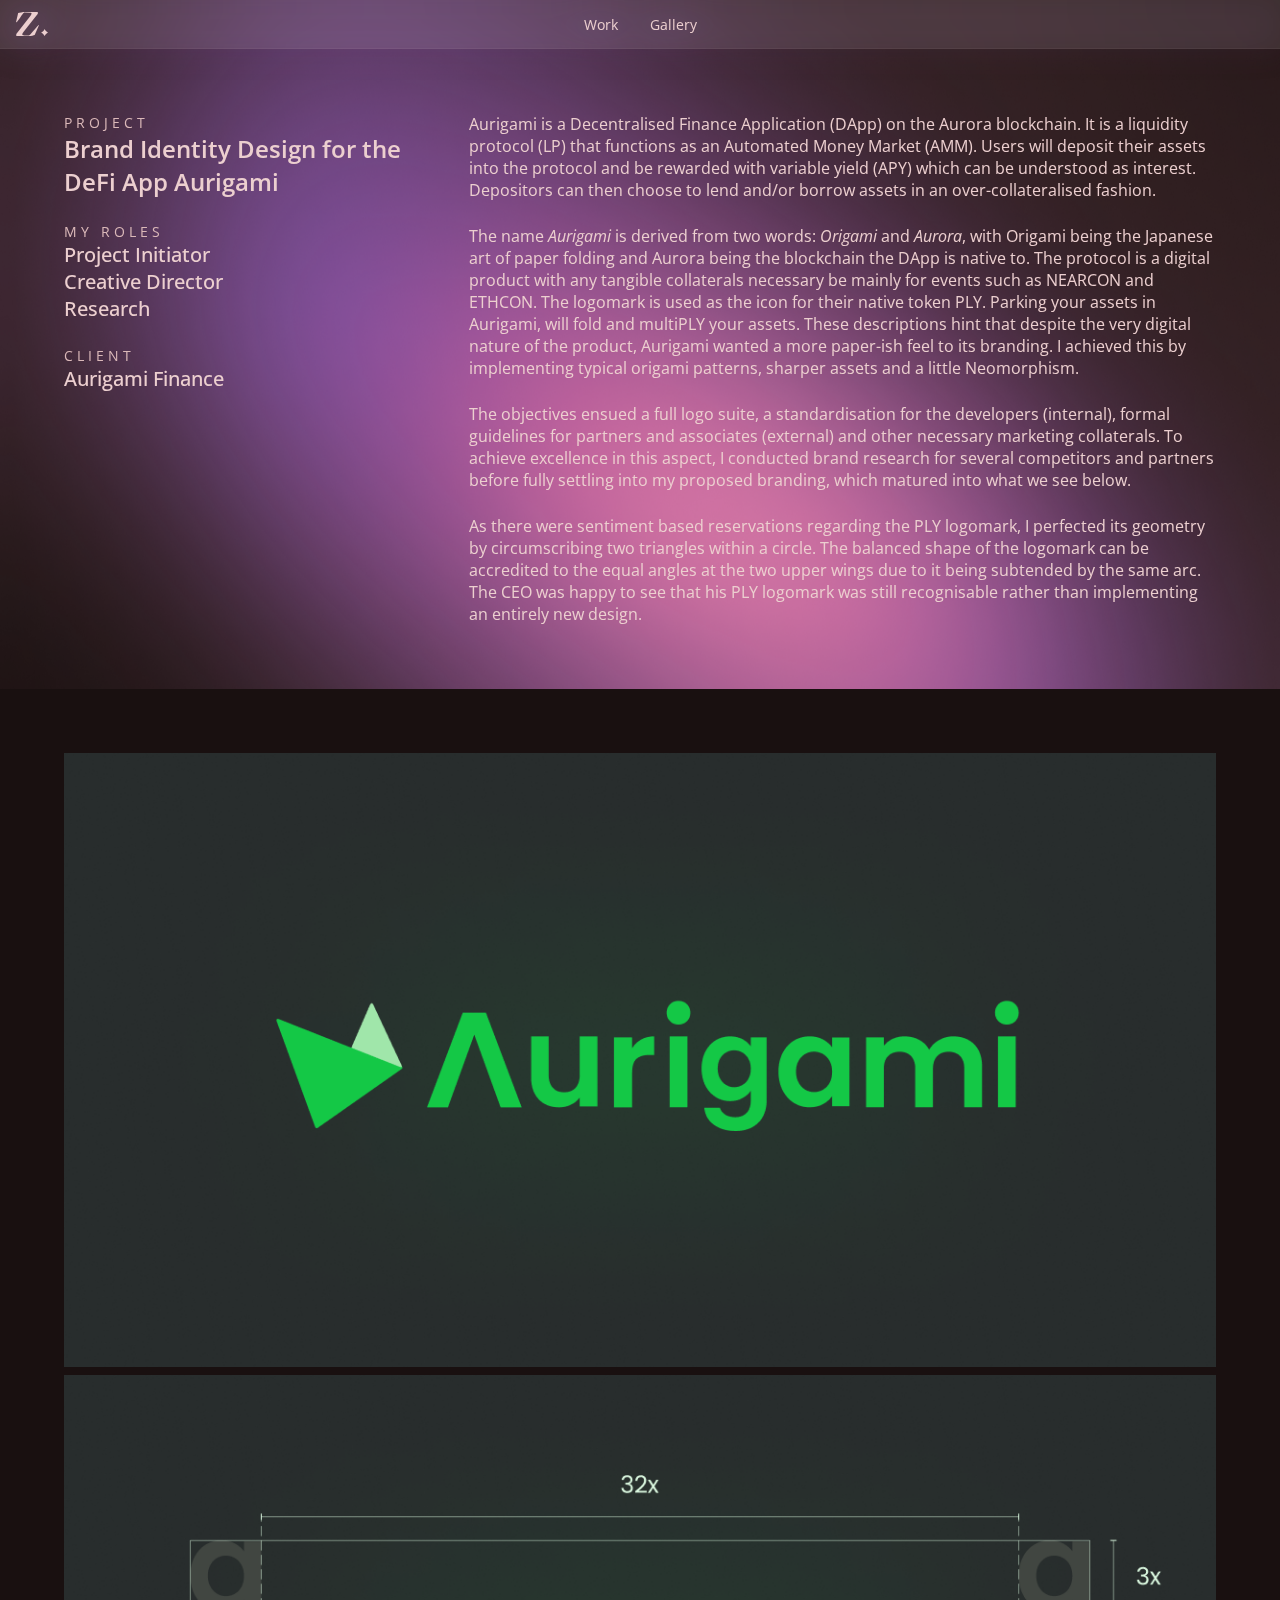
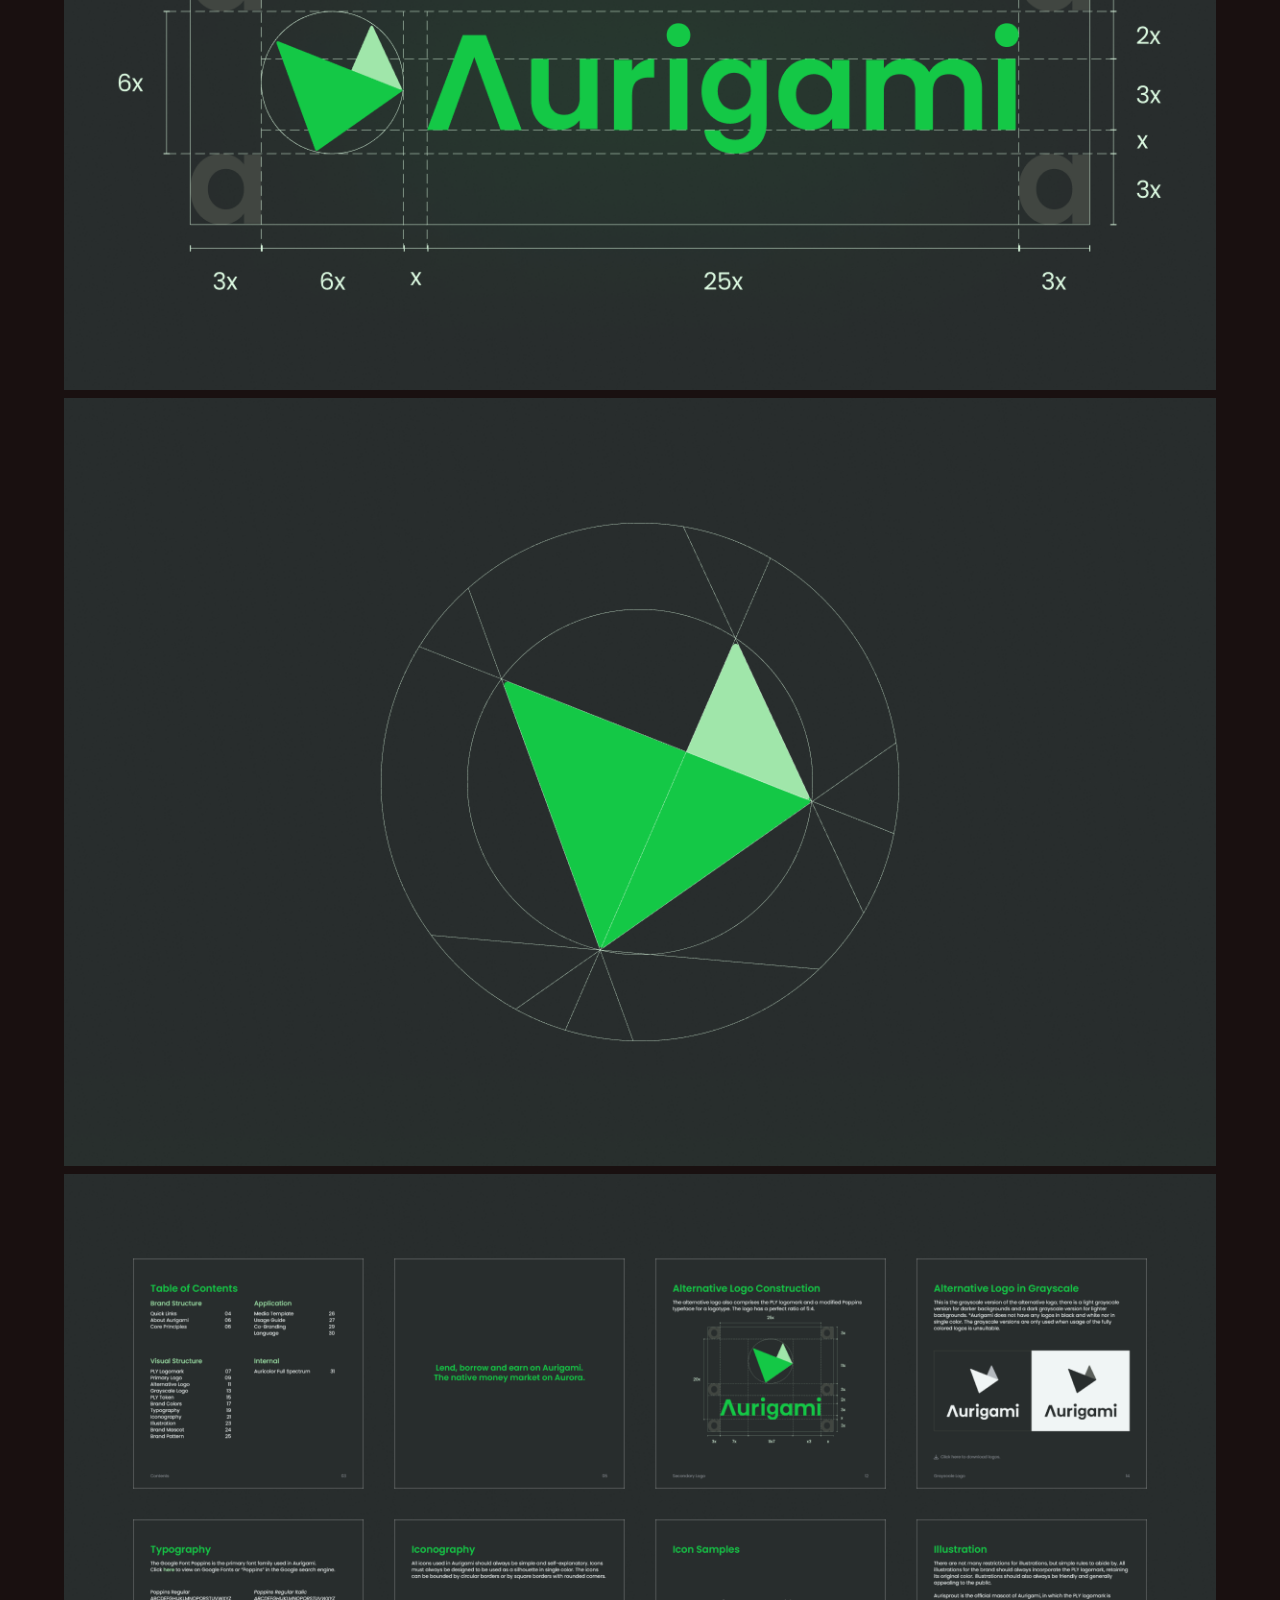
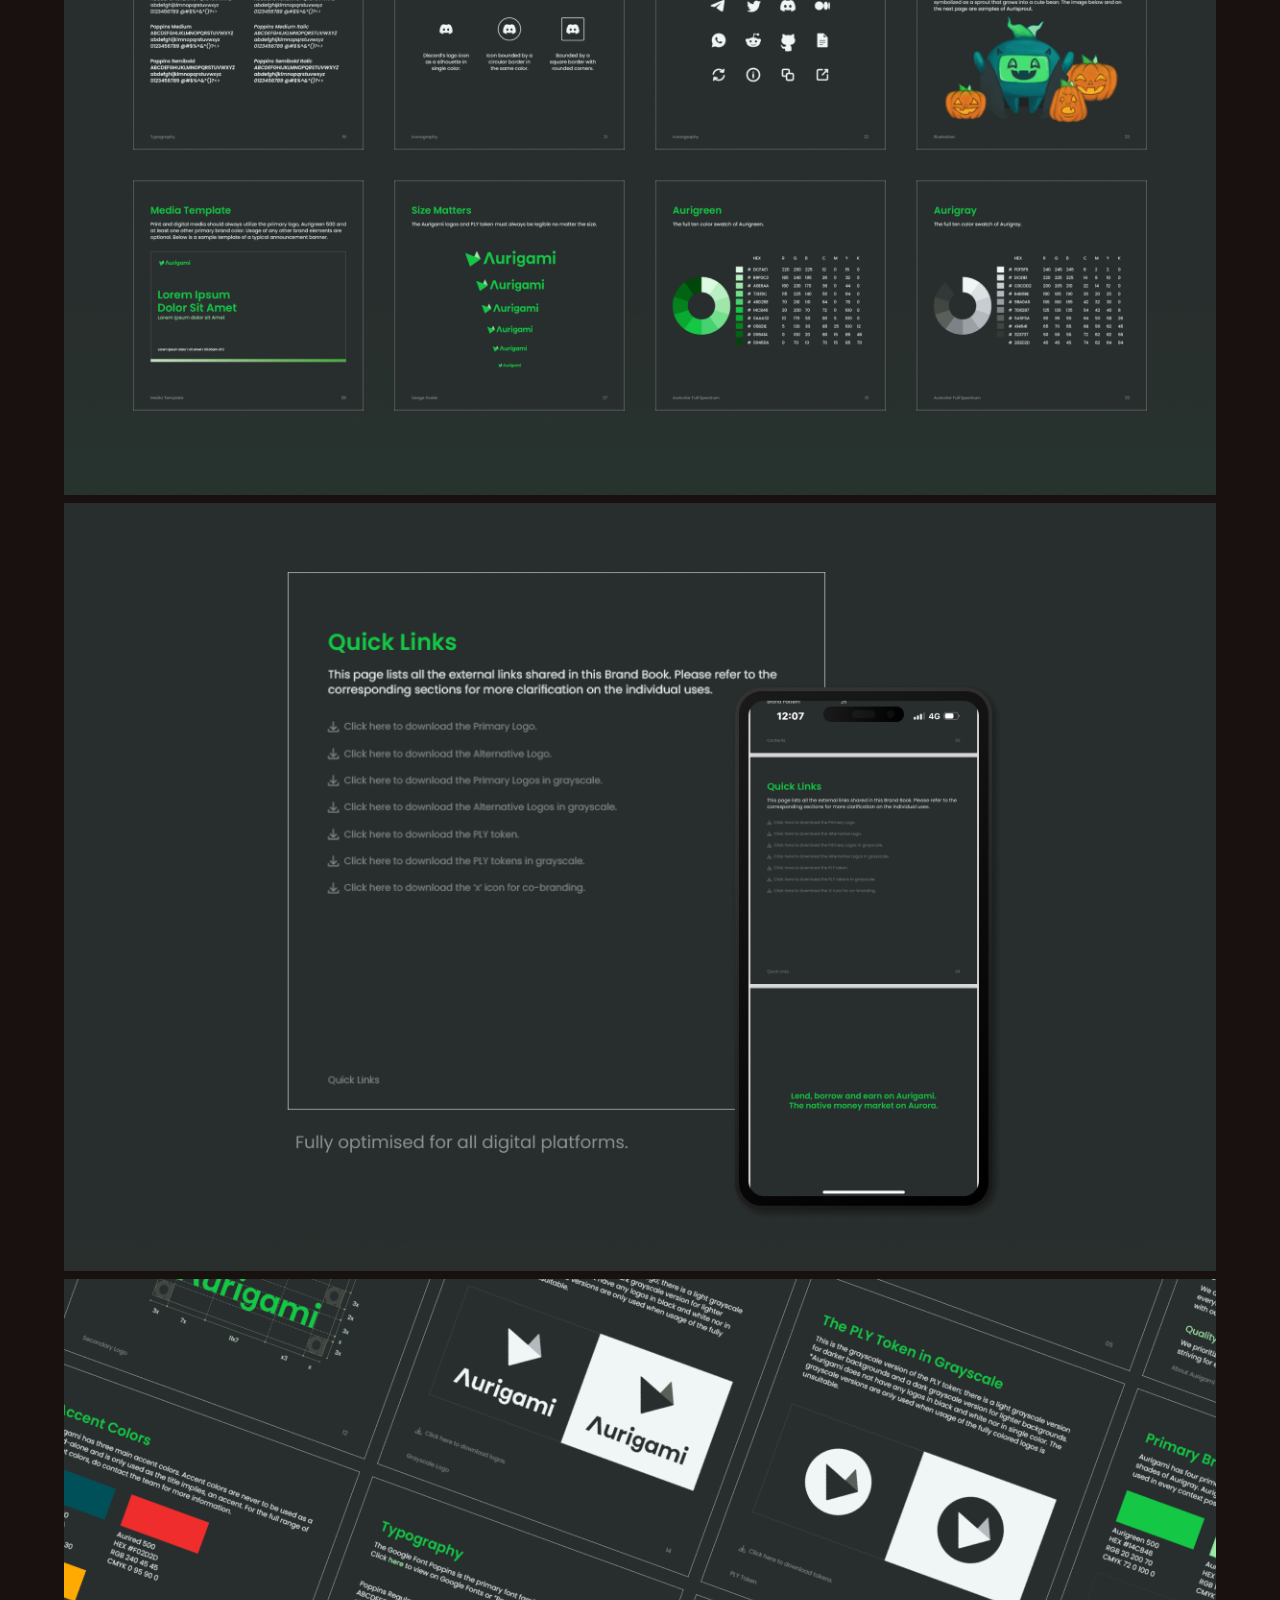
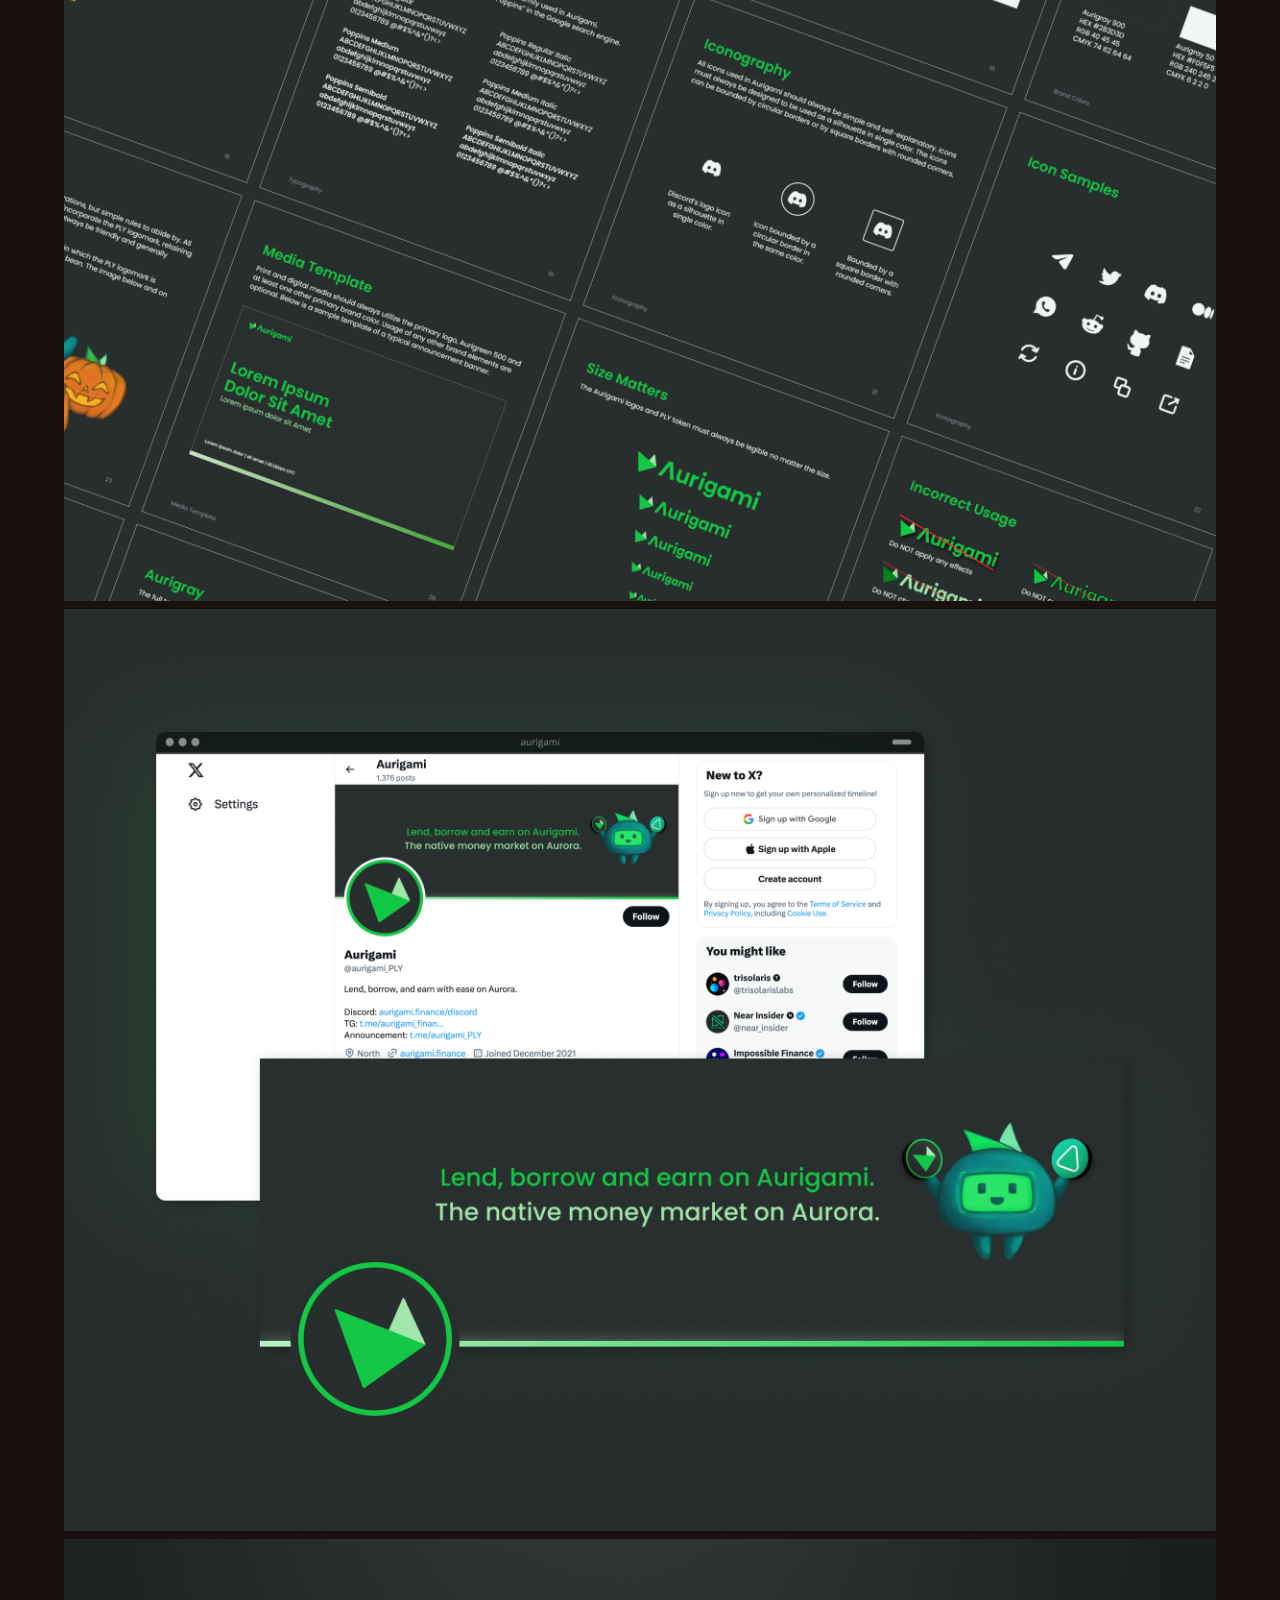
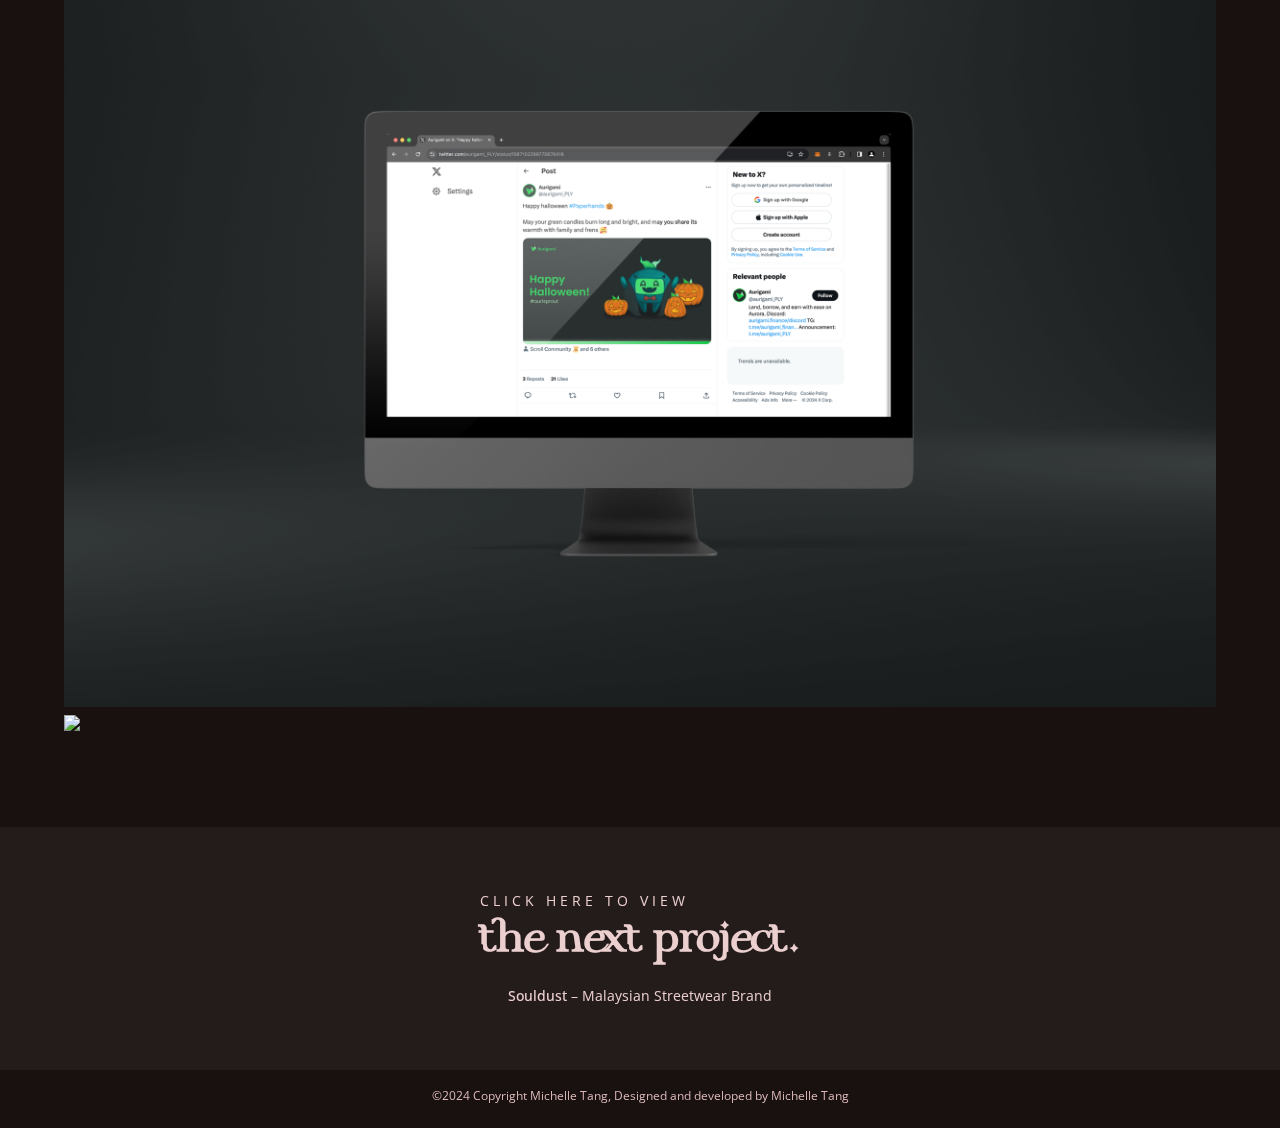
==== commit e914c94a: "Update aurigami-brand.html" ====
--- a/aurigami-brand.html
+++ b/aurigami-brand.html
@@ -44,7 +44,7 @@
         <div>
             <div class="project-summary-box">
                 <p class="project-summary mauve200">Aurigami is a Decentralised Finance Application (DApp) on the Aurora blockchain. It is a liquidity protocol (LP) that functions as an Automated Money Market (AMM). Users will deposit their assets into the protocol and be rewarded with variable yield (APY) which can be understood as interest. Depositors can then choose to lend and/or borrow assets in an over-collateralised fashion.</p>
-                <p class="project-summary mauve200">The name <span class="italic">Aurigami </span> is derived from two words: <span class="italic">Origami</span> and <span class="italic">Aurora</span>, with Origami being the Japanese art of paper folding and Aurora being the blockchain the DApp is native to. The protocol is a digital product with any tangible collaterals necessary be mainly for events such as NEARCON and ETHCON. The logomark is used as the icon for their native token PLY. Parking your assets in Aurigami, will fold and multiPLY your assets. These descriptions hint that despite the very digital nature of the product, Aurigami wanted a more paper-ish feel to its branding. I achieved this by implementing typical thus, recognisable, origami pattern textures, sharper assets and a little Neomorphism.</p>
+                <p class="project-summary mauve200">The name <span class="italic">Aurigami </span> is derived from two words: <span class="italic">Origami</span> and <span class="italic">Aurora</span>, with Origami being the Japanese art of paper folding and Aurora being the blockchain the DApp is native to. The protocol is a digital product with any tangible collaterals necessary be mainly for events such as NEARCON and ETHCON. The logomark is used as the icon for their native token PLY. Parking your assets in Aurigami, will fold and multiPLY your assets. These descriptions hint that despite the very digital nature of the product, Aurigami wanted a more paper-ish feel to its branding. I achieved this by implementing typical origami patterns, sharper assets and a little Neomorphism.</p>
                 <p class="project-summary mauve200">The objectives ensued a full logo suite, a standardisation for the developers (internal), formal guidelines for partners and associates (external) and other necessary marketing collaterals. To achieve excellence in this aspect, I conducted brand research for several competitors and partners before fully settling into my proposed branding, which matured into what we see below.</p>
                 <p class="project-summary mauve200">As there were sentiment based reservations regarding the PLY logomark, I perfected its geometry by circumscribing two triangles within a circle. The balanced shape of the logomark can be accredited to the equal angles at the two upper wings due to it being subtended by the same arc. The CEO was happy to see that his PLY logomark was still recognisable rather than implementing an entirely new design. </p>
             </div>
